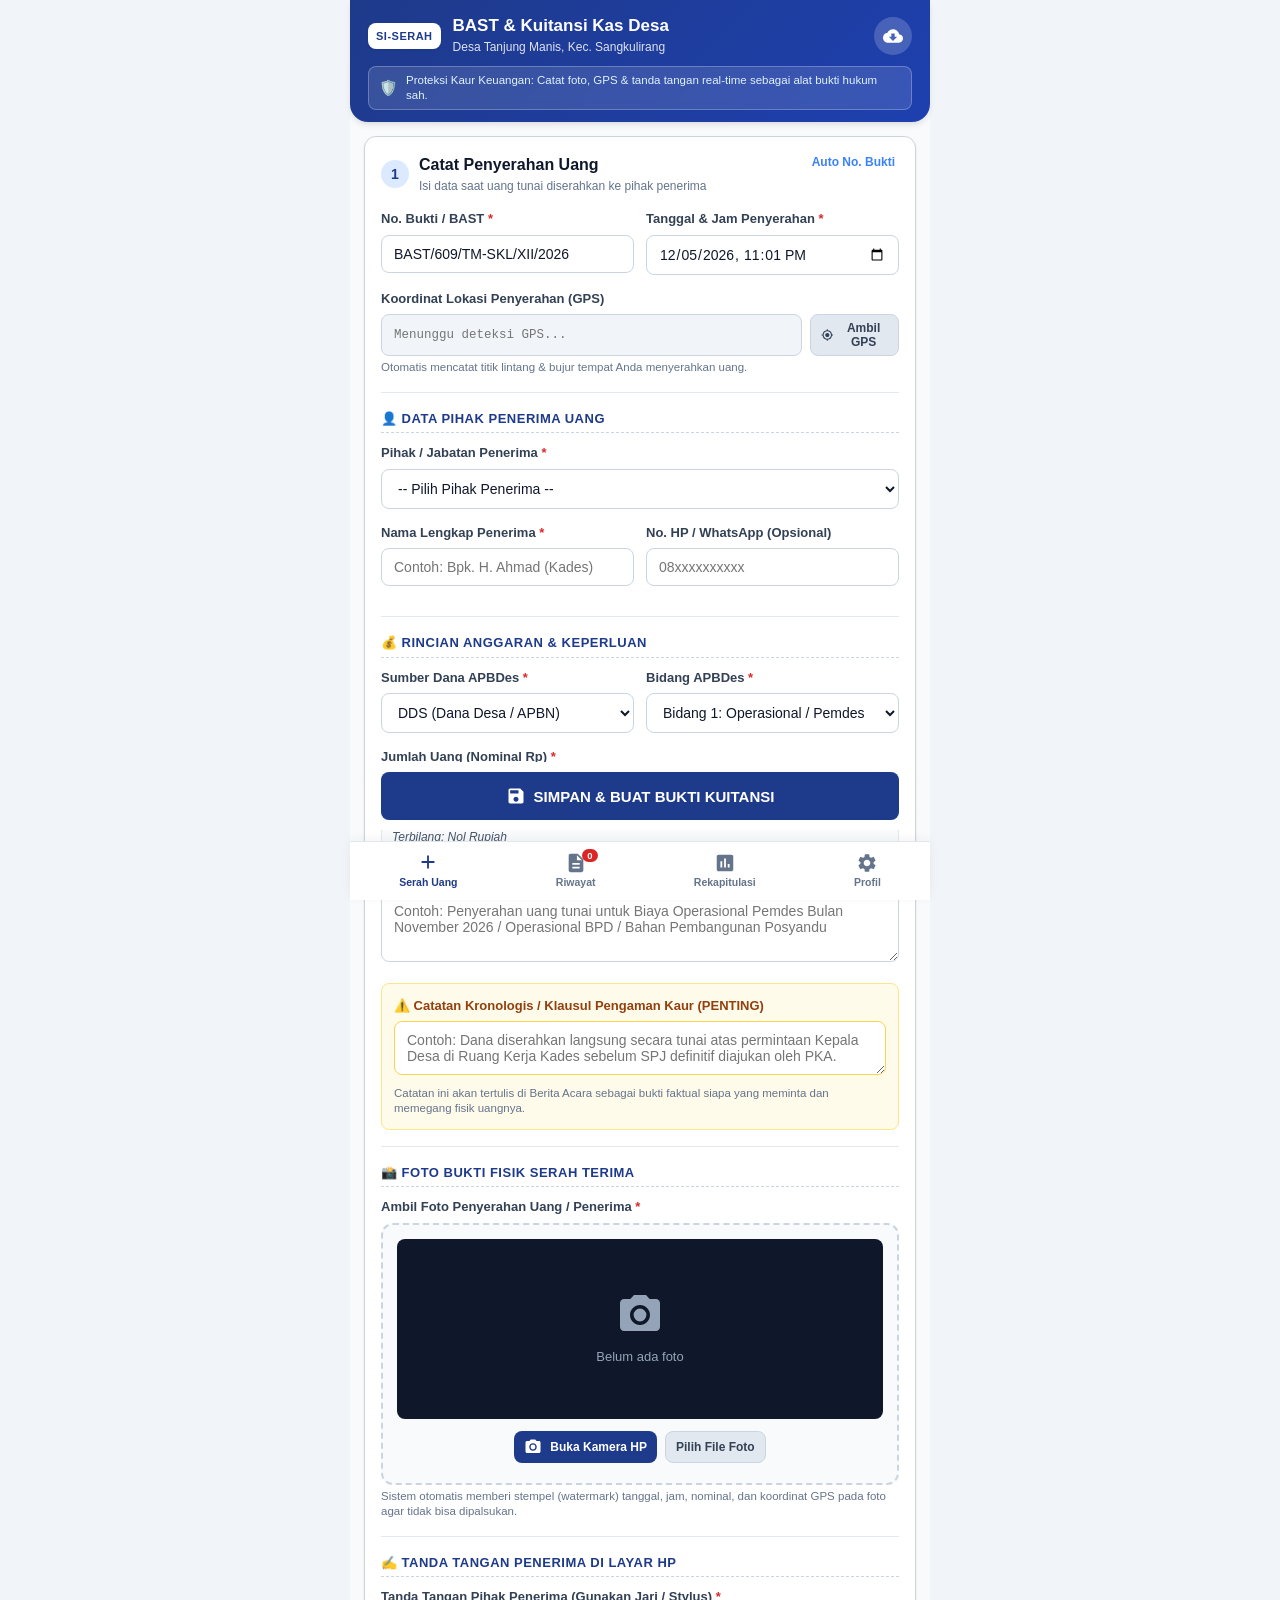
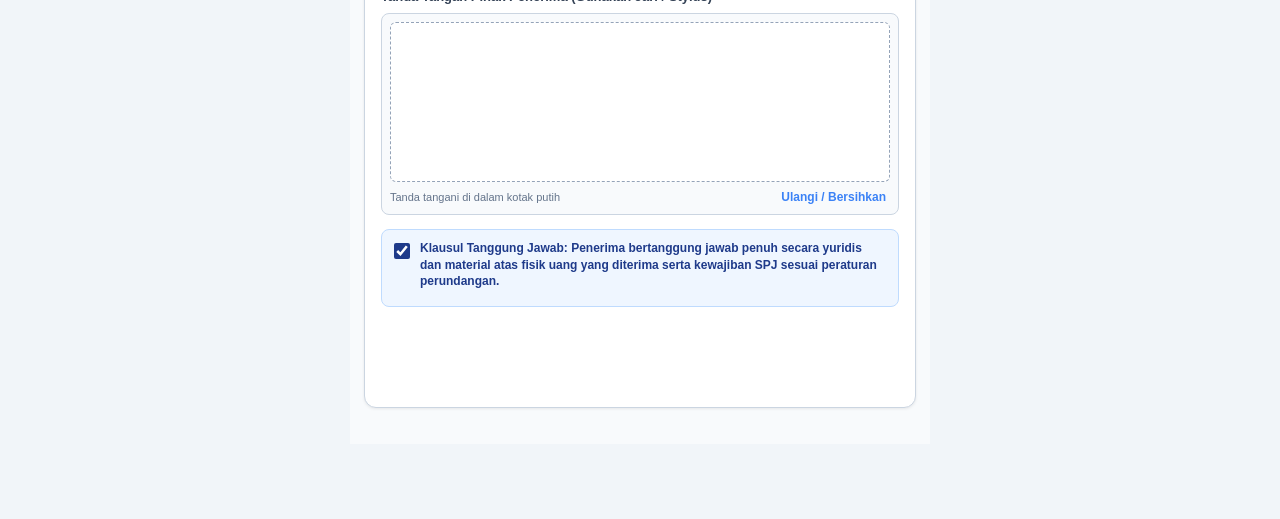
==== index.html @ ae3ff242 "Inisialisasi Aplikasi SI-SERAH DESA Tanjung Manis & GitHub Actions Build APK" ====
<!DOCTYPE html>
<html lang="id">
<head>
  <meta charset="UTF-8">
  <meta name="viewport" content="width=device-width, initial-scale=1.0, maximum-scale=1.0, user-scalable=no">
  <meta name="theme-color" content="#1e3a8a">
  <meta name="apple-mobile-web-app-capable" content="yes">
  <meta name="apple-mobile-web-app-status-bar-style" content="black-translucent">
  <title>SI-SERAH DESA | Kuitansi & BAST Digital Dana Desa</title>
  <link rel="manifest" href="manifest.json">
  <link rel="stylesheet" href="styles.css">
  <link rel="icon" type="image/svg+xml" href="data:image/svg+xml,<svg xmlns='http://www.w3.org/2000/svg' viewBox='0 0 24 24' fill='%231e3a8a'><path d='M12 2C6.48 2 2 6.48 2 12s4.48 10 10 10 10-4.48 10-10S17.52 2 12 2zm1 17.93c-3.95-.49-7-3.85-7-7.93 0-.62.08-1.21.21-1.79L9 15v1c0 1.1.9 2 2 2v1.93zm6.9-2.54c-.26-.81-1-1.39-1.9-1.39h-1v-3c0-.55-.45-1-1-1H8v-2h2c.55 0 1-.45 1-1V7h2c1.1 0 2-.9 2-2v-.41c2.93 1.19 5 4.06 5 7.41 0 2.08-.8 3.97-2.1 5.39z'/></svg>">
</head>
<body>
  <div id="app" class="app-container">
    <!-- Top Header -->
    <header class="app-header no-print">
      <div class="header-content">
        <div class="header-logo-area">
          <div class="header-badge">SI-SERAH</div>
          <div>
            <h1 class="header-title">BAST & Kuitansi Kas Desa</h1>
            <p class="header-subtitle" id="headerSubtitle">Desa Tanjung Manis, Kec. Sangkulirang</p>
          </div>
        </div>
        <div class="header-actions">
          <button id="btnQuickBackup" class="btn-icon" title="Ekspor Cadangan Data">
            <svg viewBox="0 0 24 24" width="20" height="20" fill="currentColor"><path d="M19.35 10.04C18.67 6.59 15.64 4 12 4 9.11 4 6.6 5.64 5.35 8.04 2.34 8.36 0 10.91 0 14c0 3.31 2.69 6 6 6h13c2.76 0 5-2.24 5-5 0-2.64-2.05-4.78-4.65-4.96zM17 13l-5 5-5-5h3V9h4v4h3z"/></svg>
          </button>
        </div>
      </div>
      <!-- Notice Alert for Protection -->
      <div class="protection-banner">
        <span class="protection-icon">🛡️</span>
        <span class="protection-text">Proteksi Kaur Keuangan: Catat foto, GPS & tanda tangan real-time sebagai alat bukti hukum sah.</span>
      </div>
    </header>

    <!-- Main View Container -->
    <main class="main-content">

      <!-- ================= TAB 1: FORM INPUT SERAH TERIMA ================= -->
      <section id="tab-form" class="tab-pane active no-print">
        <div class="card form-card">
          <div class="card-header">
            <div class="card-title-group">
              <span class="badge-number">1</span>
              <div>
                <h2 class="card-title">Catat Penyerahan Uang</h2>
                <p class="card-subtitle">Isi data saat uang tunai diserahkan ke pihak penerima</p>
              </div>
            </div>
            <button type="button" id="btnAutoNo" class="btn-text-sm">Auto No. Bukti</button>
          </div>

          <form id="disbursementForm" autocomplete="off">
            <!-- No. Bukti & Tanggal -->
            <div class="form-grid-2">
              <div class="form-group">
                <label for="noBukti">No. Bukti / BAST <span class="req">*</span></label>
                <input type="text" id="noBukti" name="noBukti" required placeholder="BAST/001/TM/2026">
              </div>
              <div class="form-group">
                <label for="tanggal">Tanggal & Jam Penyerahan <span class="req">*</span></label>
                <input type="datetime-local" id="tanggal" name="tanggal" required>
              </div>
            </div>

            <!-- GPS Lokasi Penyerahan -->
            <div class="form-group gps-group">
              <label>Koordinat Lokasi Penyerahan (GPS)</label>
              <div class="gps-control">
                <input type="text" id="lokasiKoordinat" name="lokasiKoordinat" readonly placeholder="Menunggu deteksi GPS...">
                <button type="button" id="btnGetLocation" class="btn-secondary btn-sm">
                  <svg viewBox="0 0 24 24" width="16" height="16" fill="currentColor"><path d="M12 8c-2.21 0-4 1.79-4 4s1.79 4 4 4 4-1.79 4-4-1.79-4-4-4zm8.94 3A8.994 8.994 0 0 0 13 3.06V1h-2v2.06A8.994 8.994 0 0 0 3.06 11H1v2h2.06A8.994 8.994 0 0 0 11 20.94V23h2v-2.06A8.994 8.994 0 0 0 20.94 13H23v-2h-2.06zM12 19c-3.87 0-7-3.13-7-7s3.13-7 7-7 7 3.13 7 7-3.13 7-7 7z"/></svg>
                  Ambil GPS
                </button>
              </div>
              <small class="help-text" id="gpsStatus">Otomatis mencatat titik lintang & bujur tempat Anda menyerahkan uang.</small>
            </div>

            <hr class="form-divider">

            <!-- Data Penerima -->
            <div class="section-title">
              <span>👤 Data Pihak Penerima Uang</span>
            </div>

            <div class="form-group">
              <label for="penerimaJabatan">Pihak / Jabatan Penerima <span class="req">*</span></label>
              <select id="penerimaJabatan" name="penerimaJabatan" required>
                <option value="">-- Pilih Pihak Penerima --</option>
                <option value="Kepala Desa">Kepala Desa (Kades)</option>
                <option value="Badan Permusyawaratan Desa (BPD)">Pengurus / Anggota BPD</option>
                <option value="Pelaksana Kegiatan Anggaran (PKA)">Pelaksana Kegiatan Anggaran (PKA / Kasi / Kaur)</option>
                <option value="Tim Pelaksana Kegiatan (TPK)">Tim Pelaksana Kegiatan (TPK Fisik)</option>
                <option value="Lembaga Pemberdayaan Masyarakat (LPM)">LPM / Karang Taruna / PKK</option>
                <option value="Pihak Ketiga / Rekanan / Penyedia">Pihak Ketiga / Rekanan / Toko</option>
                <option value="Penerima Manfaat Langsung">Penerima Manfaat Langsung (BLT-DD / Honor)</option>
                <option value="Lainnya">Lainnya (Tulis Manual)</option>
              </select>
            </div>

            <div class="form-grid-2">
              <div class="form-group">
                <label for="penerimaNama">Nama Lengkap Penerima <span class="req">*</span></label>
                <input type="text" id="penerimaNama" name="penerimaNama" required placeholder="Contoh: Bpk. H. Ahmad (Kades)">
              </div>
              <div class="form-group">
                <label for="penerimaKontak">No. HP / WhatsApp (Opsional)</label>
                <input type="tel" id="penerimaKontak" name="penerimaKontak" placeholder="08xxxxxxxxxx">
              </div>
            </div>

            <hr class="form-divider">

            <!-- Rincian Dana -->
            <div class="section-title">
              <span>💰 Rincian Anggaran & Keperluan</span>
            </div>

            <div class="form-grid-2">
              <div class="form-group">
                <label for="sumberDana">Sumber Dana APBDes <span class="req">*</span></label>
                <select id="sumberDana" name="sumberDana" required>
                  <option value="DDS (Dana Desa)">DDS (Dana Desa / APBN)</option>
                  <option value="ADD (Alokasi Dana Desa)">ADD (Alokasi Dana Desa / APBD)</option>
                  <option value="PBH (Bagi Hasil Pajak & Retribusi)">PBH (Bagi Hasil Pajak & Retribusi)</option>
                  <option value="PADes (Pendapatan Asli Desa)">PADes (Pendapatan Asli Desa)</option>
                  <option value="Bantuan Keuangan Provinsi/Kabupaten">Bantuan Keuangan Provinsi / Kab</option>
                  <option value="SiLPA (Sisa Lebih Perhitungan Anggaran)">SiLPA Tahun Sebelumnya</option>
                  <option value="Pendapatan Lain-lain Sah">Pendapatan Lain-lain Sah</option>
                </select>
              </div>

              <div class="form-group">
                <label for="bidangKegiatan">Bidang APBDes <span class="req">*</span></label>
                <select id="bidangKegiatan" name="bidangKegiatan" required>
                  <option value="Bidang 1: Penyelenggaraan Pemerintahan Desa">Bidang 1: Operasional / Pemdes</option>
                  <option value="Bidang 2: Pelaksanaan Pembangunan Desa">Bidang 2: Pembangunan / Fisik</option>
                  <option value="Bidang 3: Pembinaan Kemasyarakatan Desa">Bidang 3: Pembinaan Kemasyarakatan</option>
                  <option value="Bidang 4: Pemberdayaan Masyarakat Desa">Bidang 4: Pemberdayaan Masyarakat</option>
                  <option value="Bidang 5: Penanggulangan Bencana & Darurat">Bidang 5: Bencana / Darurat / BLT</option>
                </select>
              </div>
            </div>

            <div class="form-group">
              <label for="jumlahUang">Jumlah Uang (Nominal Rp) <span class="req">*</span></label>
              <div class="input-currency">
                <span class="currency-prefix">Rp</span>
                <input type="text" id="jumlahUang" name="jumlahUang" required placeholder="0" class="input-lg">
              </div>
              <div class="terbilang-box" id="terbilangBox">
                <em>Terbilang: Nol Rupiah</em>
              </div>
            </div>

            <div class="form-group">
              <label for="uraianKeperluan">Uraian / Untuk Keperluan Kegiatan <span class="req">*</span></label>
              <textarea id="uraianKeperluan" name="uraianKeperluan" rows="3" required placeholder="Contoh: Penyerahan uang tunai untuk Biaya Operasional Pemdes Bulan November 2026 / Operasional BPD / Bahan Pembangunan Posyandu"></textarea>
            </div>

            <!-- Catatan Khusus Pengaman Kaur Keuangan -->
            <div class="form-group highlight-box">
              <label for="catatanKaur">⚠️ Catatan Kronologis / Klausul Pengaman Kaur (PENTING)</label>
              <textarea id="catatanKaur" name="catatanKaur" rows="2" placeholder="Contoh: Dana diserahkan langsung secara tunai atas permintaan Kepala Desa di Ruang Kerja Kades sebelum SPJ definitif diajukan oleh PKA."></textarea>
              <small class="help-text">Catatan ini akan tertulis di Berita Acara sebagai bukti faktual siapa yang meminta dan memegang fisik uangnya.</small>
            </div>

            <hr class="form-divider">

            <!-- FOTO BUKTI SERAH TERIMA -->
            <div class="section-title">
              <span>📸 Foto Bukti Fisik Serah Terima</span>
            </div>

            <div class="form-group">
              <label>Ambil Foto Penyerahan Uang / Penerima <span class="req">*</span></label>
              <div class="photo-capture-area">
                <div class="photo-preview-wrap" id="photoPreviewWrap">
                  <div class="photo-placeholder" id="photoPlaceholder">
                    <svg viewBox="0 0 24 24" width="48" height="48" fill="currentColor"><path d="M12 12m-3.2 0a3.2 3.2 0 1 0 6.4 0 3.2 3.2 0 1 0 -6.4 0M9 2L7.17 4H4c-1.1 0-2 .9-2 2v12c0 1.1.9 2 2 2h16c1.1 0 2-.9 2-2V6c0-1.1-.9-2-2-2h-3.17L15 2H9zm3 15c-2.76 0-5-2.24-5-5s2.24-5 5-5 5 2.24 5 5-2.24 5-5 5z"/></svg>
                    <p>Belum ada foto</p>
                  </div>
                  <img id="photoPreview" alt="Bukti Serah Terima" class="photo-img hidden">
                </div>

                <div class="photo-btn-row">
                  <label for="cameraInput" class="btn-primary btn-sm btn-camera">
                    <svg viewBox="0 0 24 24" width="18" height="18" fill="currentColor"><path d="M12 12m-3.2 0a3.2 3.2 0 1 0 6.4 0 3.2 3.2 0 1 0 -6.4 0M9 2L7.17 4H4c-1.1 0-2 .9-2 2v12c0 1.1.9 2 2 2h16c1.1 0 2-.9 2-2V6c0-1.1-.9-2-2-2h-3.17L15 2H9zm3 15c-2.76 0-5-2.24-5-5s2.24-5 5-5 5 2.24 5 5-2.24 5-5 5z"/></svg>
                    Buka Kamera HP
                  </label>
                  <input type="file" id="cameraInput" accept="image/*" capture="environment" class="hidden">

                  <label for="galleryInput" class="btn-secondary btn-sm">
                    Pilih File Foto
                  </label>
                  <input type="file" id="galleryInput" accept="image/*" class="hidden">

                  <button type="button" id="btnHapusFoto" class="btn-danger-outline btn-sm hidden">Hapus Foto</button>
                </div>
              </div>
              <small class="help-text">Sistem otomatis memberi stempel (watermark) tanggal, jam, nominal, dan koordinat GPS pada foto agar tidak bisa dipalsukan.</small>
            </div>

            <hr class="form-divider">

            <!-- TANDA TANGAN DIGITAL -->
            <div class="section-title">
              <span>✍️ Tanda Tangan Penerima di Layar HP</span>
            </div>

            <div class="form-group">
              <label>Tanda Tangan Pihak Penerima (Gunakan Jari / Stylus) <span class="req">*</span></label>
              <div class="signature-container">
                <canvas id="signatureCanvas" class="sig-canvas" width="400" height="180"></canvas>
                <div class="sig-toolbar">
                  <span class="sig-hint">Tanda tangani di dalam kotak putih</span>
                  <button type="button" id="btnClearSig" class="btn-text-sm">Ulangi / Bersihkan</button>
                </div>
              </div>
            </div>

            <div class="disclaimer-agreement">
              <label class="checkbox-label">
                <input type="checkbox" id="checkLegalAgreement" required checked>
                <span><strong>Klausul Tanggung Jawab:</strong> Penerima bertanggung jawab penuh secara yuridis dan material atas fisik uang yang diterima serta kewajiban SPJ sesuai peraturan perundangan.</span>
              </label>
            </div>

            <!-- Action Buttons -->
            <div class="form-actions-sticky">
              <button type="submit" id="btnSimpan" class="btn-primary btn-block btn-lg">
                <svg viewBox="0 0 24 24" width="20" height="20" fill="currentColor"><path d="M17 3H5c-1.11 0-2 .9-2 2v14c0 1.1.89 2 2 2h14c1.1 0 2-.9 2-2V7l-4-4zm-5 16c-1.66 0-3-1.34-3-3s1.34-3 3-3 3 1.34 3 3-1.34 3-3 3zm3-10H5V5h10v4z"/></svg>
                SIMPAN & BUAT BUKTI KUITANSI
              </button>
            </div>
          </form>
        </div>
      </section>

      <!-- ================= TAB 2: RIWAYAT & BUKTI CATATAN ================= -->
      <section id="tab-records" class="tab-pane no-print">
        <div class="card records-card">
          <div class="card-header">
            <div>
              <h2 class="card-title">Buku Kas & Riwayat Serah Terima</h2>
              <p class="card-subtitle">Semua catatan transaksi & pegangan aman Kaur Keuangan</p>
            </div>
            <div class="header-tools">
              <button id="btnExportCsv" class="btn-secondary btn-sm" title="Download Excel / CSV">
                <svg viewBox="0 0 24 24" width="16" height="16" fill="currentColor"><path d="M19 9h-4V3H9v6H5l7 7 7-7zM5 18v2h14v-2H5z"/></svg>
                Ekspor Excel
              </button>
            </div>
          </div>

          <!-- Total Ringkasan Box -->
          <div class="summary-cards-row">
            <div class="summary-card">
              <div class="summary-label">Total Transaksi</div>
              <div class="summary-val" id="sumTotalCount">0 Data</div>
            </div>
            <div class="summary-card summary-highlight">
              <div class="summary-label">Total Dana Diserahkan</div>
              <div class="summary-val" id="sumTotalAmount">Rp 0</div>
            </div>
          </div>

          <!-- Filter & Search -->
          <div class="filter-bar">
            <input type="text" id="searchInput" placeholder="Cari nama penerima, no bukti, kegiatan..." class="search-input">
            <select id="filterPihak" class="filter-select">
              <option value="ALL">Semua Pihak Penerima</option>
              <option value="Kepala Desa">Kepala Desa (Kades)</option>
              <option value="Badan Permusyawaratan Desa (BPD)">BPD</option>
              <option value="Pelaksana Kegiatan Anggaran (PKA)">PKA / Kasi / Kaur</option>
              <option value="Tim Pelaksana Kegiatan (TPK)">TPK</option>
              <option value="Lainnya">Pihak Lain</option>
            </select>
          </div>

          <!-- Records List Container -->
          <div id="recordsList" class="records-list">
            <!-- List items injected via JS -->
          </div>
        </div>
      </section>

      <!-- ================= TAB 3: REKAPITULASI PIHAK & AUDIT ================= -->
      <section id="tab-audit" class="tab-pane no-print">
        <div class="card audit-card">
          <div class="card-header">
            <div>
              <h2 class="card-title">Rekapitulasi Penerima Dana</h2>
              <p class="card-subtitle">Pemetaan total uang yang diambil Kades, BPD, dan PKA</p>
            </div>
          </div>

          <div class="alert-info-box">
            <strong>Analisis Pengamanan Kaur:</strong> Pantau akumulasi dana yang diserahkan langsung ke Kepala Desa atau BPD agar Anda memiliki rekap total jika sewaktu-waktu ada pemeriksaan atau klarifikasi.
          </div>

          <div id="rekapByPihakContainer" class="rekap-container">
            <!-- Dynamically populated -->
          </div>

          <div class="section-title mt-4">
            <span>📊 Rekapitulasi Berdasarkan Sumber Dana</span>
          </div>
          <div id="rekapBySumberContainer" class="rekap-container">
            <!-- Dynamically populated -->
          </div>
        </div>
      </section>

      <!-- ================= TAB 4: PENGATURAN & PROFIL DESA ================= -->
      <section id="tab-settings" class="tab-pane no-print">
        <div class="card settings-card">
          <div class="card-header">
            <div>
              <h2 class="card-title">Profil Desa & Data Kaur</h2>
              <p class="card-subtitle">Data ini akan tercantum di Kop Kuitansi & Dokumen Berita Acara</p>
            </div>
          </div>

          <form id="settingsForm">
            <div class="form-group">
              <label for="setNamaDesa">Nama Desa</label>
              <input type="text" id="setNamaDesa" value="Tanjung Manis">
            </div>

            <div class="form-group">
              <label for="setKecamatan">Kecamatan</label>
              <input type="text" id="setKecamatan" value="Sangkulirang">
            </div>

            <div class="form-group">
              <label for="setKabupaten">Kabupaten / Kota</label>
              <input type="text" id="setKabupaten" value="Kutai Timur">
            </div>

            <div class="form-group">
              <label for="setProvinsi">Provinsi</label>
              <input type="text" id="setProvinsi" value="Kalimantan Timur">
            </div>

            <hr class="form-divider">

            <div class="form-group">
              <label for="setNamaKaur">Nama Kaur Keuangan (Pemberi Uang / Anda)</label>
              <input type="text" id="setNamaKaur" placeholder="Nama Anda" value="">
            </div>

            <div class="form-group">
              <label for="setKadesNamaDefault">Nama Kepala Desa Saat Ini</label>
              <input type="text" id="setKadesNamaDefault" placeholder="Nama Kepala Desa Tanjung Manis" value="">
            </div>

            <div class="form-group">
              <button type="submit" class="btn-primary btn-block">Simpan Profil Desa</button>
            </div>
          </form>

          <hr class="form-divider">

          <div class="backup-actions">
            <h3>Pusat Cadangan & Pemulihan (Backup)</h3>
            <p class="text-muted">Semua foto dan data tersimpan aman di HP Anda secara offline. Lakukan backup berkala ke Google Drive / WhatsApp Anda.</p>
            <div class="btn-group-stacked">
              <button type="button" id="btnDownloadBackupJson" class="btn-secondary btn-block">
                💾 Download File Backup Lengkap (.json)
              </button>
              <label for="restoreFileInput" class="btn-outline btn-block text-center cursor-pointer">
                📂 Pulihkan Data dari File Cadangan
              </label>
              <input type="file" id="restoreFileInput" accept=".json" class="hidden">
              <button type="button" id="btnResetAllData" class="btn-danger-outline btn-block btn-sm">
                ⚠️ Kosongkan Semua Data di HP
              </button>
            </div>
          </div>
        </div>
      </section>

      <!-- ================= MODAL / VIEW KUITANSI & BAST SIAP CETAK ================= -->
      <div id="kuitansiModal" class="modal-overlay hidden">
        <div class="modal-dialog">
          <div class="modal-header no-print">
            <h3 class="modal-title">Dokumen Berita Acara & Kuitansi</h3>
            <div class="modal-header-actions">
              <button type="button" id="btnShareWa" class="btn-success-sm" title="Kirim Teks ke WhatsApp">
                <svg viewBox="0 0 24 24" width="16" height="16" fill="currentColor"><path d="M16.75 13.96c.25.13.41.2.46.3.06.11.04.61-.21 1.18-.2.56-1.24 1.1-1.7 1.12-.46.02-.47.36-2.96-.73-2.49-1.09-3.99-3.75-4.11-3.92-.12-.17-.99-1.38-.99-2.63 0-1.25.62-1.87.85-2.12.23-.25.5-.31.67-.31.17 0 .33 0 .48.01.15.01.35-.06.55.43.2.49.69 1.76.75 1.89.06.13.1.28.02.45-.09.17-.13.27-.27.42-.14.15-.29.33-.42.45-.14.13-.29.27-.12.56.17.29.74 1.25 1.59 2.02 1.09.98 2.01 1.28 2.3 1.42.29.14.46.12.63-.08.17-.2.74-.87.94-1.17.2-.3.4-.25.67-.15zM12 2C6.48 2 2 6.48 2 12c0 1.82.49 3.53 1.34 5L2 22l5.14-1.32c1.43.78 3.06 1.23 4.86 1.23 5.52 0 10-4.48 10-10S17.52 2 12 2z"/></svg>
                Kirim WA
              </button>
              <button type="button" id="btnPrintKuitansi" class="btn-primary-sm">
                <svg viewBox="0 0 24 24" width="16" height="16" fill="currentColor"><path d="M19 8H5c-1.66 0-3 1.34-3 3v6h4v4h12v-4h4v-6c0-1.66-1.34-3-3-3zm-3 11H8v-5h8v5zm3-7c-.55 0-1-.45-1-1s.45-1 1-1 1 .45 1 1-.45 1-1 1zm-1-9H6v4h12V3z"/></svg>
                Cetak / PDF
              </button>
              <button type="button" id="btnCloseModal" class="btn-close">&times;</button>
            </div>
          </div>

          <!-- The Official Printed Document Paper -->
          <div class="modal-body">
            <div id="printableDocument" class="printable-paper">
              <!-- Official Kop Surat Desa -->
              <div class="doc-kop">
                <div class="doc-kop-text">
                  <h3 class="kop-kab">PEMERINTAH KABUPATEN KUTAI TIMUR</h3>
                  <h3 class="kop-kec">KECAMATAN SANGKULIRANG</h3>
                  <h2 class="kop-desa" id="docDesaTitle">PEMERINTAH DESA TANJUNG MANIS</h2>
                  <p class="kop-alamat" id="docDesaAlamat">Alamat: Kantor Desa Tanjung Manis, Kec. Sangkulirang, Kab. Kutai Timur - Kaltim</p>
                </div>
                <div class="doc-kop-line"></div>
              </div>

              <!-- Judul Dokumen -->
              <div class="doc-title-block">
                <h4 class="doc-title">BERITA ACARA & KUITANSI SERAH TERIMA KAS DESA</h4>
                <div class="doc-no" id="docNoBukti">Nomor: BAST/001/TM/2026</div>
              </div>

              <!-- Narasi Pembuka -->
              <p class="doc-narasi">
                Pada hari ini, <strong id="docHariTanggal">Jumat, 06 November 2026</strong>, bertempat di <span id="docTempat">Kantor Desa Tanjung Manis</span>, telah dilakukan penyerahan fisik uang kas APBDes oleh Kaur Keuangan Desa Tanjung Manis kepada Pihak Penerima dengan rincian sebagai berikut:
              </p>

              <!-- Tabel Rincian -->
              <table class="doc-table">
                <tr>
                  <td class="col-lbl">1. Pihak Yang Menerima</td>
                  <td class="col-sep">:</td>
                  <td><strong id="docPenerimaNama">-</strong></td>
                </tr>
                <tr>
                  <td class="col-lbl">2. Jabatan / Kedudukan</td>
                  <td class="col-sep">:</td>
                  <td><span id="docPenerimaJabatan">-</span></td>
                </tr>
                <tr>
                  <td class="col-lbl">3. Sumber Dana APBDes</td>
                  <td class="col-sep">:</td>
                  <td><strong id="docSumberDana">-</strong></td>
                </tr>
                <tr>
                  <td class="col-lbl">4. Bidang / Sub Bidang</td>
                  <td class="col-sep">:</td>
                  <td><span id="docBidangKegiatan">-</span></td>
                </tr>
                <tr>
                  <td class="col-lbl">5. Uraian Keperluan</td>
                  <td class="col-sep">:</td>
                  <td><span id="docUraian">-</span></td>
                </tr>
                <tr class="row-highlight">
                  <td class="col-lbl">6. JUMLAH NOMINAL</td>
                  <td class="col-sep">:</td>
                  <td><span class="doc-nominal-big" id="docNominal">Rp 0</span></td>
                </tr>
                <tr>
                  <td class="col-lbl">7. Terbilang</td>
                  <td class="col-sep">:</td>
                  <td><em id="docTerbilang" class="doc-terbilang-text">Nol Rupiah</em></td>
                </tr>
                <tr id="rowCatatanKaur">
                  <td class="col-lbl">8. Catatan Fakta Serah Terima</td>
                  <td class="col-sep">:</td>
                  <td><span id="docCatatanFakta" class="doc-fakta">-</span></td>
                </tr>
                <tr>
                  <td class="col-lbl">9. Titik Koordinat GPS</td>
                  <td class="col-sep">:</td>
                  <td><span id="docGpsCoord" class="coord-tag">-</span></td>
                </tr>
                <tr>
                  <td class="col-lbl">10. Segel Digital Forensik</td>
                  <td class="col-sep">:</td>
                  <td><span id="docDigitalHash" class="hash-tag">SHA-256: Verifying...</span></td>
                </tr>
              </table>

              <!-- Klausul Hukum Tanggung Jawab Mutlak -->
              <div class="doc-klausul">
                <strong>PERNYATAAN TANGGUNG JAWAB MUTLAK:</strong>
                <p>
                  Dengan ditandatanganinya Berita Acara ini, Pihak Penerima menyatakan telah menerima fisik uang tunai dalam jumlah penuh sebagaimana tercantum di atas, dan <u>bertanggung jawab mutlak</u> baik secara yuridis, administratif, maupun keuangan atas penggunaan dana tersebut serta wajib menyelesaikan kelengkapan bukti SPJ (Surat Pertanggungjawaban) sesuai ketentuan peraturan perundang-undangan tentang Keuangan Desa.
                </p>
              </div>

              <!-- Foto Eviden Fisik -->
              <div class="doc-eviden-block">
                <div class="eviden-header">DOKUMENTASI / EVIDEN FISIK PENYERAHAN REAL-TIME:</div>
                <div class="eviden-photo-container">
                  <img id="docFotoEviden" class="doc-foto-img" alt="Foto Bukti Penyerahan">
                </div>
              </div>

              <!-- Tanda Tangan Para Pihak -->
              <div class="doc-signatures">
                <div class="sig-box">
                  <p class="sig-role">Pihak Yang Menyerahkan,<br><strong>Kaur Keuangan Desa Tanjung Manis</strong></p>
                  <div class="sig-space">
                    <span class="sig-stamp-text">TELAH DISERAHKAN TUNAI</span>
                  </div>
                  <p class="sig-name" id="docSignKaurNama">( ........................................ )</p>
                </div>

                <div class="sig-box">
                  <p class="sig-role">Pihak Yang Menerima,<br><span id="docSignPenerimaJabatan">Penerima Uang</span></p>
                  <div class="sig-space-recipient">
                    <img id="docSignRecipientImg" class="sig-recipient-img hidden" alt="Tanda Tangan Penerima">
                    <div id="docSignPlaceholder" class="sig-placeholder-line"></div>
                  </div>
                  <p class="sig-name" id="docSignPenerimaNama">( ........................................ )</p>
                </div>
              </div>

              <!-- Footer Dokumen -->
              <div class="doc-footer">
                <span>Dokumen Sah Administrasi Keuangan Desa | Geotag & Digital Signature Verified</span>
                <span id="docGeneratedTime">Dicetak: -</span>
              </div>
            </div>
          </div>
        </div>
      </div>

    </main>

    <!-- Bottom Navigation Bar (Mobile Friendly) -->
    <nav class="bottom-nav no-print">
      <button class="nav-item active" data-tab="tab-form">
        <svg viewBox="0 0 24 24" width="22" height="22" fill="currentColor"><path d="M19 13h-6v6h-2v-6H5v-2h6V5h2v6h6v2z"/></svg>
        <span>Serah Uang</span>
      </button>

      <button class="nav-item" data-tab="tab-records">
        <svg viewBox="0 0 24 24" width="22" height="22" fill="currentColor"><path d="M14 2H6c-1.1 0-1.99.9-1.99 2L4 20c0 1.1.89 2 1.99 2H18c1.1 0 2-.9 2-2V8l-6-6zm2 16H8v-2h8v2zm0-4H8v-2h8v2zm-3-5V3.5L18.5 9H13z"/></svg>
        <span>Riwayat</span>
        <span class="badge-count" id="badgeCount">0</span>
      </button>

      <button class="nav-item" data-tab="tab-audit">
        <svg viewBox="0 0 24 24" width="22" height="22" fill="currentColor"><path d="M19 3H5c-1.1 0-2 .9-2 2v14c0 1.1.9 2 2 2h14c1.1 0 2-.9 2-2V5c0-1.1-.9-2-2-2zM9 17H7v-7h2v7zm4 0h-2V7h2v10zm4 0h-2v-4h2v4z"/></svg>
        <span>Rekapitulasi</span>
      </button>

      <button class="nav-item" data-tab="tab-settings">
        <svg viewBox="0 0 24 24" width="22" height="22" fill="currentColor"><path d="M19.14 12.94c.04-.3.06-.61.06-.94 0-.32-.02-.64-.07-.94l2.03-1.58c.18-.14.23-.41.12-.61l-1.92-3.32c-.12-.22-.37-.29-.59-.22l-2.39.96c-.5-.38-1.03-.7-1.62-.94l-.36-2.54c-.04-.24-.24-.41-.48-.41h-3.84c-.24 0-.43.17-.47.41l-.36 2.54c-.59.24-1.13.57-1.62.94l-2.39-.96c-.22-.08-.47 0-.59.22L2.74 8.87c-.12.21-.08.47.12.61l2.03 1.58c-.05.3-.09.63-.09.94s.02.64.07.94l-2.03 1.58c-.18.14-.23.41-.12.61l1.92 3.32c.12.22.37.29.59.22l2.39-.96c.5.38 1.03.7 1.62.94l.36 2.54c.05.24.24.41.48.41h3.84c.24 0 .44-.17.47-.41l.36-2.54c.59-.24 1.13-.56 1.62-.94l2.39.96c.22.08.47 0 .59-.22l1.92-3.32c.12-.22.07-.47-.12-.61l-2.01-1.58zM12 15.6c-1.98 0-3.6-1.62-3.6-3.6s1.62-3.6 3.6-3.6 3.6 1.62 3.6 3.6-1.62 3.6-3.6 3.6z"/></svg>
        <span>Profil</span>
      </button>
    </nav>

    <!-- Toast Notification -->
    <div id="toast" class="toast hidden"></div>
  </div>

  <script src="app.js"></script>
</body>
</html>
---- styles.css ----
/* ========================================================
   SI-SERAH DESA: CSS STYLESHEET
   Mobile-First, Offline-Ready, Professional Village Gov Design
   ======================================================== */

:root {
  --primary: #1e3a8a;          /* Navy Blue */
  --primary-dark: #172554;
  --primary-light: #3b82f6;
  --accent: #059669;           /* Emerald Green */
  --accent-light: #10b981;
  --warning: #d97706;          /* Amber */
  --danger: #dc2626;           /* Crimson */
  --bg-main: #f1f5f9;          /* Slate 100 */
  --card-bg: #ffffff;
  --text-main: #0f172a;        /* Slate 900 */
  --text-muted: #64748b;       /* Slate 500 */
  --border-color: #cbd5e1;     /* Slate 300 */
  --radius-sm: 8px;
  --radius-md: 12px;
  --radius-lg: 18px;
  --shadow-sm: 0 1px 3px rgba(0,0,0,0.08);
  --shadow-md: 0 4px 6px -1px rgba(0,0,0,0.1), 0 2px 4px -2px rgba(0,0,0,0.06);
  --shadow-lg: 0 10px 15px -3px rgba(0,0,0,0.1), 0 4px 6px -4px rgba(0,0,0,0.1);
  --font-family: -apple-system, BlinkMacSystemFont, "Segoe UI", Roboto, Helvetica, Arial, sans-serif;
}

* {
  box-sizing: border-box;
  margin: 0;
  padding: 0;
  -webkit-tap-highlight-color: transparent;
}

body {
  font-family: var(--font-family);
  background-color: var(--bg-main);
  color: var(--text-main);
  line-height: 1.5;
  font-size: 15px;
  overflow-x: hidden;
  padding-bottom: 75px; /* Space for bottom nav */
}

/* App Container */
.app-container {
  max-width: 580px; /* Mobile optimal width */
  margin: 0 auto;
  min-height: 100vh;
  position: relative;
  background-color: #f8fafc;
}

/* Header */
.app-header {
  background: linear-gradient(135deg, var(--primary) 0%, #1e40af 100%);
  color: #ffffff;
  padding: 16px 18px 12px;
  border-bottom-left-radius: var(--radius-lg);
  border-bottom-right-radius: var(--radius-lg);
  box-shadow: var(--shadow-md);
  position: sticky;
  top: 0;
  z-index: 40;
}

.header-content {
  display: flex;
  align-items: center;
  justify-content: space-between;
}

.header-logo-area {
  display: flex;
  align-items: center;
  gap: 12px;
}

.header-badge {
  background-color: #ffffff;
  color: var(--primary);
  font-weight: 800;
  font-size: 11px;
  letter-spacing: 0.5px;
  padding: 5px 8px;
  border-radius: 8px;
  box-shadow: var(--shadow-sm);
}

.header-title {
  font-size: 17px;
  font-weight: 700;
  line-height: 1.2;
}

.header-subtitle {
  font-size: 12px;
  opacity: 0.85;
  margin-top: 2px;
}

.btn-icon {
  background: rgba(255,255,255,0.18);
  border: none;
  color: #fff;
  width: 38px;
  height: 38px;
  border-radius: 50%;
  display: flex;
  align-items: center;
  justify-content: center;
  cursor: pointer;
  transition: background 0.2s;
}

.btn-icon:hover {
  background: rgba(255,255,255,0.28);
}

/* Protection Alert Banner */
.protection-banner {
  margin-top: 10px;
  background: rgba(255, 255, 255, 0.12);
  border: 1px solid rgba(255, 255, 255, 0.25);
  border-radius: var(--radius-sm);
  padding: 6px 10px;
  display: flex;
  align-items: center;
  gap: 8px;
  font-size: 11.5px;
  backdrop-filter: blur(4px);
}

.protection-icon {
  font-size: 15px;
  flex-shrink: 0;
}

.protection-text {
  line-height: 1.3;
  color: #e0f2fe;
}

/* Main Content */
.main-content {
  padding: 14px 14px 20px;
}

.tab-pane {
  display: none;
}

.tab-pane.active {
  display: block;
  animation: fadeIn 0.2s ease-in-out;
}

@keyframes fadeIn {
  from { opacity: 0; transform: translateY(4px); }
  to { opacity: 1; transform: translateY(0); }
}

/* Card Container */
.card {
  background: var(--card-bg);
  border-radius: var(--radius-md);
  box-shadow: var(--shadow-sm);
  border: 1px solid var(--border-color);
  padding: 16px;
  margin-bottom: 16px;
}

.card-header {
  display: flex;
  justify-content: space-between;
  align-items: flex-start;
  margin-bottom: 14px;
}

.card-title-group {
  display: flex;
  align-items: center;
  gap: 10px;
}

.badge-number {
  background-color: #dbeafe;
  color: var(--primary);
  width: 28px;
  height: 28px;
  border-radius: 50%;
  display: flex;
  align-items: center;
  justify-content: center;
  font-weight: 700;
  font-size: 14px;
  flex-shrink: 0;
}

.card-title {
  font-size: 16px;
  font-weight: 700;
  color: var(--text-main);
}

.card-subtitle {
  font-size: 12px;
  color: var(--text-muted);
}

.section-title {
  font-size: 13px;
  font-weight: 700;
  color: var(--primary);
  text-transform: uppercase;
  letter-spacing: 0.5px;
  margin: 14px 0 10px;
  padding-bottom: 4px;
  border-bottom: 1px dashed var(--border-color);
}

/* Forms */
.form-grid-2 {
  display: grid;
  grid-template-columns: 1fr 1fr;
  gap: 12px;
}

.form-group {
  margin-bottom: 14px;
}

label {
  display: block;
  font-size: 13px;
  font-weight: 600;
  margin-bottom: 6px;
  color: #334155;
}

.req {
  color: var(--danger);
  font-weight: bold;
}

input[type="text"],
input[type="tel"],
input[type="datetime-local"],
select,
textarea {
  width: 100%;
  padding: 10px 12px;
  font-size: 14px;
  border: 1.5px solid var(--border-color);
  border-radius: var(--radius-sm);
  background-color: #ffffff;
  color: var(--text-main);
  outline: none;
  transition: all 0.2s;
  font-family: inherit;
}

input:focus,
select:focus,
textarea:focus {
  border-color: var(--primary-light);
  box-shadow: 0 0 0 3px rgba(59, 130, 246, 0.15);
}

.input-currency {
  position: relative;
  display: flex;
  align-items: center;
}

.currency-prefix {
  position: absolute;
  left: 12px;
  font-weight: 700;
  color: var(--primary);
  font-size: 16px;
  pointer-events: none;
}

.input-lg {
  padding-left: 42px !important;
  font-size: 18px !important;
  font-weight: 700 !important;
  color: #0f172a !important;
}

.terbilang-box {
  background: #f8fafc;
  border: 1px solid #e2e8f0;
  border-radius: 6px;
  padding: 6px 10px;
  margin-top: 5px;
  font-size: 12px;
  color: #475569;
}

.help-text {
  font-size: 11.5px;
  color: var(--text-muted);
  display: block;
  margin-top: 4px;
  line-height: 1.35;
}

.form-divider {
  border: none;
  border-top: 1px solid #e2e8f0;
  margin: 16px 0;
}

/* GPS Control */
.gps-control {
  display: flex;
  gap: 8px;
}

.gps-control input {
  background-color: #f1f5f9;
  font-size: 12.5px;
  font-family: monospace;
}

/* Highlight Box */
.highlight-box {
  background-color: #fffbeb;
  border: 1.5px solid #fde68a;
  border-radius: var(--radius-sm);
  padding: 12px;
}

.highlight-box label {
  color: #92400e;
}

.highlight-box textarea {
  border-color: #fcd34d;
  background: #ffffff;
}

/* Photo Area */
.photo-capture-area {
  background: #f8fafc;
  border: 2px dashed #cbd5e1;
  border-radius: var(--radius-md);
  padding: 14px;
  text-align: center;
}

.photo-preview-wrap {
  width: 100%;
  min-height: 180px;
  max-height: 280px;
  border-radius: var(--radius-sm);
  overflow: hidden;
  background-color: #0f172a;
  display: flex;
  align-items: center;
  justify-content: center;
  position: relative;
  margin-bottom: 12px;
}

.photo-placeholder {
  color: #94a3b8;
  display: flex;
  flex-direction: column;
  align-items: center;
  gap: 8px;
  font-size: 13px;
}

.photo-img {
  width: 100%;
  height: 100%;
  object-fit: cover;
  max-height: 280px;
  display: block;
}

.photo-btn-row {
  display: flex;
  flex-wrap: wrap;
  gap: 8px;
  justify-content: center;
}

/* Signature Pad */
.signature-container {
  background-color: #f8fafc;
  border: 1.5px solid #cbd5e1;
  border-radius: var(--radius-sm);
  padding: 8px;
}

.sig-canvas {
  width: 100%;
  height: 160px;
  background: #ffffff;
  border: 1px dashed #94a3b8;
  border-radius: 6px;
  display: block;
  touch-action: none;
  cursor: crosshair;
}

.sig-toolbar {
  display: flex;
  justify-content: space-between;
  align-items: center;
  margin-top: 6px;
}

.sig-hint {
  font-size: 11px;
  color: var(--text-muted);
}

/* Disclaimer & Checkbox */
.disclaimer-agreement {
  background-color: #eff6ff;
  border: 1px solid #bfdbfe;
  border-radius: var(--radius-sm);
  padding: 10px 12px;
  margin-bottom: 16px;
}

.checkbox-label {
  display: flex;
  align-items: flex-start;
  gap: 10px;
  font-size: 12px;
  color: #1e3a8a;
  line-height: 1.4;
  cursor: pointer;
}

.checkbox-label input {
  margin-top: 3px;
  width: 16px;
  height: 16px;
  accent-color: var(--primary);
  flex-shrink: 0;
}

/* Sticky Submit Bar */
.form-actions-sticky {
  position: sticky;
  bottom: 70px;
  background: rgba(255, 255, 255, 0.95);
  backdrop-filter: blur(8px);
  padding: 10px 0;
  z-index: 20;
}

/* Buttons */
.btn-primary {
  background-color: var(--primary);
  color: #ffffff;
  border: none;
  border-radius: var(--radius-sm);
  padding: 10px 16px;
  font-size: 14px;
  font-weight: 600;
  cursor: pointer;
  display: inline-flex;
  align-items: center;
  justify-content: center;
  gap: 8px;
  transition: all 0.2s;
}

.btn-primary:active {
  transform: scale(0.98);
}

.btn-secondary {
  background-color: #e2e8f0;
  color: #334155;
  border: 1px solid #cbd5e1;
  border-radius: var(--radius-sm);
  padding: 8px 12px;
  font-size: 13px;
  font-weight: 600;
  cursor: pointer;
  display: inline-flex;
  align-items: center;
  gap: 6px;
}

.btn-sm {
  padding: 6px 10px;
  font-size: 12px;
}

.btn-lg {
  padding: 14px 20px;
  font-size: 15px;
  font-weight: 700;
}

.btn-block {
  width: 100%;
}

.btn-text-sm {
  background: none;
  border: none;
  color: var(--primary-light);
  font-size: 12px;
  font-weight: 600;
  cursor: pointer;
  padding: 2px 4px;
}

.btn-danger-outline {
  background: transparent;
  border: 1px solid var(--danger);
  color: var(--danger);
  border-radius: var(--radius-sm);
  padding: 6px 12px;
  font-size: 12px;
  cursor: pointer;
}

.btn-outline {
  display: inline-block;
  background: #ffffff;
  border: 1.5px solid var(--border-color);
  color: var(--text-main);
  border-radius: var(--radius-sm);
  padding: 10px 14px;
  font-size: 13px;
  font-weight: 600;
}

.btn-success-sm {
  background-color: #25D366;
  color: #ffffff;
  border: none;
  border-radius: var(--radius-sm);
  padding: 6px 10px;
  font-size: 12px;
  font-weight: 600;
  cursor: pointer;
  display: inline-flex;
  align-items: center;
  gap: 4px;
}

.btn-primary-sm {
  background-color: var(--primary);
  color: #ffffff;
  border: none;
  border-radius: var(--radius-sm);
  padding: 6px 10px;
  font-size: 12px;
  font-weight: 600;
  cursor: pointer;
  display: inline-flex;
  align-items: center;
  gap: 4px;
}

.btn-close {
  background: #f1f5f9;
  border: none;
  width: 32px;
  height: 32px;
  border-radius: 50%;
  font-size: 20px;
  line-height: 1;
  color: #475569;
  cursor: pointer;
}

/* Tab 2: Records & Summary Cards */
.summary-cards-row {
  display: grid;
  grid-template-columns: 1fr 1.6fr;
  gap: 10px;
  margin-bottom: 14px;
}

.summary-card {
  background: #f8fafc;
  border: 1px solid #e2e8f0;
  border-radius: var(--radius-sm);
  padding: 10px 12px;
}

.summary-highlight {
  background: #eff6ff;
  border-color: #bfdbfe;
}

.summary-label {
  font-size: 11px;
  color: var(--text-muted);
  text-transform: uppercase;
  font-weight: 600;
}

.summary-val {
  font-size: 17px;
  font-weight: 800;
  color: var(--primary);
  margin-top: 2px;
}

.filter-bar {
  display: flex;
  flex-direction: column;
  gap: 8px;
  margin-bottom: 14px;
}

.search-input {
  padding: 8px 12px;
  font-size: 13px;
}

.filter-select {
  padding: 8px 10px;
  font-size: 13px;
}

/* Record Item Card */
.records-list {
  display: flex;
  flex-direction: column;
  gap: 10px;
}

.record-item {
  background: #ffffff;
  border: 1px solid #e2e8f0;
  border-radius: var(--radius-sm);
  padding: 12px;
  box-shadow: 0 1px 2px rgba(0,0,0,0.04);
  transition: all 0.15s;
  cursor: pointer;
}

.record-item:hover {
  border-color: var(--primary-light);
  transform: translateY(-1px);
}

.record-top {
  display: flex;
  justify-content: space-between;
  align-items: flex-start;
  margin-bottom: 6px;
}

.record-bukti {
  font-size: 12px;
  font-weight: 700;
  color: var(--primary);
  font-family: monospace;
}

.record-date {
  font-size: 11px;
  color: var(--text-muted);
}

.record-recipient {
  font-size: 14px;
  font-weight: 700;
  color: #1e293b;
  margin-bottom: 2px;
}

.record-role-tag {
  display: inline-block;
  font-size: 10.5px;
  padding: 2px 7px;
  border-radius: 4px;
  font-weight: 600;
  margin-bottom: 6px;
}

.tag-kades { background: #fee2e2; color: #991b1b; }
.tag-bpd { background: #fef3c7; color: #92400e; }
.tag-pka { background: #e0e7ff; color: #3730a3; }
.tag-tpk { background: #dcfce7; color: #166534; }
.tag-other { background: #f1f5f9; color: #475569; }

.record-keperluan {
  font-size: 12px;
  color: #475569;
  line-height: 1.35;
  margin-bottom: 8px;
  display: -webkit-box;
  -webkit-line-clamp: 2;
  -webkit-box-orient: vertical;
  overflow: hidden;
}

.record-bottom {
  display: flex;
  justify-content: space-between;
  align-items: center;
  border-top: 1px dashed #e2e8f0;
  padding-top: 6px;
}

.record-nominal {
  font-size: 15px;
  font-weight: 800;
  color: var(--accent);
}

.record-actions {
  display: flex;
  gap: 6px;
}

.empty-state {
  text-align: center;
  padding: 40px 20px;
  color: var(--text-muted);
}

.empty-icon {
  font-size: 36px;
  margin-bottom: 10px;
}

/* Tab 3: Rekap Audit */
.alert-info-box {
  background: #f0fdf4;
  border: 1px solid #bbf7d0;
  color: #166534;
  padding: 10px 12px;
  border-radius: var(--radius-sm);
  font-size: 12px;
  line-height: 1.4;
  margin-bottom: 14px;
}

.rekap-item {
  display: flex;
  justify-content: space-between;
  align-items: center;
  background: #f8fafc;
  border: 1px solid #e2e8f0;
  border-radius: var(--radius-sm);
  padding: 10px 14px;
  margin-bottom: 8px;
}

.rekap-title {
  font-size: 13.5px;
  font-weight: 700;
  color: #1e293b;
}

.rekap-count {
  font-size: 11px;
  color: var(--text-muted);
}

.rekap-total {
  font-size: 15px;
  font-weight: 800;
  color: var(--primary);
  text-align: right;
}

/* Tab 4: Settings */
.btn-group-stacked {
  display: flex;
  flex-direction: column;
  gap: 10px;
  margin-top: 12px;
}

.cursor-pointer {
  cursor: pointer;
}

/* Bottom Navigation */
.bottom-nav {
  position: fixed;
  bottom: 0;
  left: 0;
  right: 0;
  max-width: 580px;
  margin: 0 auto;
  background: #ffffff;
  border-top: 1px solid #e2e8f0;
  display: flex;
  justify-content: space-around;
  padding: 6px 0 8px;
  box-shadow: 0 -2px 10px rgba(0,0,0,0.05);
  z-index: 50;
}

.nav-item {
  background: none;
  border: none;
  display: flex;
  flex-direction: column;
  align-items: center;
  gap: 2px;
  color: #64748b;
  font-size: 10.5px;
  font-weight: 600;
  padding: 4px 10px;
  cursor: pointer;
  position: relative;
  transition: all 0.15s;
}

.nav-item.active {
  color: var(--primary);
}

.nav-item.active svg {
  fill: var(--primary);
  transform: translateY(-1px);
}

.badge-count {
  position: absolute;
  top: 1px;
  right: 8px;
  background-color: var(--danger);
  color: #fff;
  font-size: 9.5px;
  font-weight: 800;
  padding: 1px 5px;
  border-radius: 10px;
}

/* Modal Kuitansi */
.modal-overlay {
  position: fixed;
  top: 0;
  left: 0;
  right: 0;
  bottom: 0;
  background: rgba(15, 23, 42, 0.7);
  backdrop-filter: blur(4px);
  z-index: 100;
  display: flex;
  align-items: center;
  justify-content: center;
  padding: 10px;
}

.modal-dialog {
  background: #f1f5f9;
  width: 100%;
  max-width: 650px;
  max-height: 94vh;
  border-radius: var(--radius-md);
  display: flex;
  flex-direction: column;
  overflow: hidden;
  box-shadow: var(--shadow-lg);
}

.modal-header {
  background: #ffffff;
  padding: 12px 16px;
  border-bottom: 1px solid #e2e8f0;
  display: flex;
  justify-content: space-between;
  align-items: center;
}

.modal-title {
  font-size: 15px;
  font-weight: 700;
  color: var(--primary);
}

.modal-header-actions {
  display: flex;
  gap: 8px;
  align-items: center;
}

.modal-body {
  padding: 14px;
  overflow-y: auto;
  -webkit-overflow-scrolling: touch;
}

/* ========================================================
   PRINTABLE PAPER STYLES (OFFICIAL VILLAGE BAST / KUITANSI)
   ======================================================== */
.printable-paper {
  background: #ffffff;
  padding: 24px;
  border-radius: 6px;
  box-shadow: 0 1px 4px rgba(0,0,0,0.1);
  color: #000000;
  font-family: 'Times New Roman', Times, serif; /* Formal government document font */
  font-size: 13px;
  line-height: 1.4;
}

.doc-kop {
  text-align: center;
  margin-bottom: 14px;
}

.kop-kab {
  font-size: 14px;
  font-weight: 700;
  letter-spacing: 0.5px;
  line-height: 1.2;
}

.kop-kec {
  font-size: 14px;
  font-weight: 700;
  line-height: 1.2;
}

.kop-desa {
  font-size: 17px;
  font-weight: 800;
  letter-spacing: 1px;
  margin-top: 2px;
  line-height: 1.2;
}

.kop-alamat {
  font-size: 10.5px;
  font-style: italic;
  font-family: Arial, sans-serif;
  color: #333;
  margin-top: 3px;
}

.doc-kop-line {
  border-top: 2.5px solid #000;
  border-bottom: 1px solid #000;
  height: 3px;
  margin-top: 6px;
}

.doc-title-block {
  text-align: center;
  margin: 12px 0 14px;
}

.doc-title {
  font-size: 14px;
  font-weight: 800;
  text-decoration: underline;
  letter-spacing: 0.5px;
}

.doc-no {
  font-size: 12px;
  font-family: Arial, sans-serif;
  margin-top: 2px;
}

.doc-narasi {
  font-size: 12.5px;
  text-align: justify;
  margin-bottom: 12px;
}

.doc-table {
  width: 100%;
  border-collapse: collapse;
  margin-bottom: 14px;
  font-size: 12.5px;
}

.doc-table td {
  padding: 4px 2px;
  vertical-align: top;
}

.col-lbl {
  width: 170px;
  color: #111;
}

.col-sep {
  width: 14px;
  text-align: center;
}

.row-highlight {
  background-color: #f1f5f9;
}

.row-highlight td {
  padding: 6px 4px;
  border-top: 1px dashed #000;
  border-bottom: 1px dashed #000;
}

.doc-nominal-big {
  font-size: 16px;
  font-weight: 800;
  font-family: Arial, sans-serif;
}

.doc-terbilang-text {
  font-weight: 600;
}

.doc-fakta {
  background: #fffbe8;
  padding: 2px 4px;
  border-left: 3px solid #d97706;
  display: block;
  font-family: Arial, sans-serif;
  font-size: 12px;
}

.coord-tag {
  font-family: monospace;
  font-size: 11px;
  color: #1e3a8a;
  background: #e0f2fe;
  padding: 2px 6px;
  border-radius: 4px;
}

.hash-tag {
  font-family: monospace;
  font-size: 10.5px;
  color: #065f46;
  background: #d1fae5;
  padding: 3px 8px;
  border-radius: 4px;
  border: 1px solid #6ee7b7;
  word-break: break-all;
  display: inline-block;
  font-weight: 700;
}

.doc-klausul {
  border: 1.5px solid #000;
  background-color: #fafafa;
  padding: 8px 10px;
  margin-bottom: 12px;
  font-size: 11.5px;
}

.doc-klausul strong {
  display: block;
  font-size: 11.5px;
  margin-bottom: 2px;
  text-decoration: underline;
}

.doc-eviden-block {
  margin-bottom: 14px;
}

.eviden-header {
  font-size: 11px;
  font-weight: 700;
  font-family: Arial, sans-serif;
  color: #333;
  margin-bottom: 4px;
}

.eviden-photo-container {
  width: 100%;
  max-height: 240px;
  background-color: #f8fafc;
  border: 1px solid #cbd5e1;
  border-radius: 4px;
  overflow: hidden;
  text-align: center;
}

.doc-foto-img {
  max-width: 100%;
  max-height: 240px;
  object-fit: contain;
  display: inline-block;
}

.doc-signatures {
  display: grid;
  grid-template-columns: 1fr 1fr;
  gap: 16px;
  margin-top: 16px;
  margin-bottom: 14px;
  page-break-inside: avoid;
}

.sig-box {
  text-align: center;
}

.sig-role {
  font-size: 12px;
  min-height: 38px;
}

.sig-space {
  height: 75px;
  display: flex;
  align-items: center;
  justify-content: center;
}

.sig-stamp-text {
  border: 1.5px dashed #059669;
  color: #059669;
  font-family: Arial, sans-serif;
  font-size: 10px;
  font-weight: 800;
  padding: 4px 8px;
  border-radius: 4px;
  transform: rotate(-4deg);
}

.sig-space-recipient {
  height: 75px;
  display: flex;
  align-items: center;
  justify-content: center;
}

.sig-recipient-img {
  max-height: 70px;
  max-width: 160px;
  object-fit: contain;
}

.sig-placeholder-line {
  width: 140px;
  border-bottom: 1px dotted #999;
}

.sig-name {
  font-weight: 700;
  font-size: 12.5px;
  text-decoration: underline;
}

.doc-footer {
  border-top: 1px dotted #ccc;
  padding-top: 6px;
  display: flex;
  justify-content: space-between;
  font-size: 9.5px;
  color: #666;
  font-family: Arial, sans-serif;
}

/* Toast */
.toast {
  position: fixed;
  bottom: 80px;
  left: 50%;
  transform: translateX(-50%);
  background-color: #1e293b;
  color: #ffffff;
  padding: 10px 18px;
  border-radius: 30px;
  font-size: 13px;
  font-weight: 600;
  box-shadow: var(--shadow-lg);
  z-index: 200;
  white-space: nowrap;
  animation: toastFade 0.25s ease-out;
}

@keyframes toastFade {
  from { opacity: 0; transform: translate(-50%, 10px); }
  to { opacity: 1; transform: translate(-50%, 0); }
}

.hidden {
  display: none !important;
}

/* ========================================================
   PRINT STYLES: PRINTING ON MOBILE / BROWSER
   ======================================================== */
@media print {
  body {
    background: #ffffff !important;
    padding: 0 !important;
    margin: 0 !important;
  }
  .no-print,
  .app-header,
  .bottom-nav,
  .modal-header,
  .protection-banner,
  .toast {
    display: none !important;
  }
  .modal-overlay {
    position: static !important;
    background: none !important;
    padding: 0 !important;
    display: block !important;
  }
  .modal-dialog {
    max-width: 100% !important;
    max-height: 100% !important;
    box-shadow: none !important;
    border-radius: 0 !important;
    background: #ffffff !important;
  }
  .modal-body {
    padding: 0 !important;
    overflow: visible !important;
  }
  .printable-paper {
    box-shadow: none !important;
    padding: 10mm 15mm !important;
    width: 100% !important;
    page-break-after: avoid !important;
  }
}
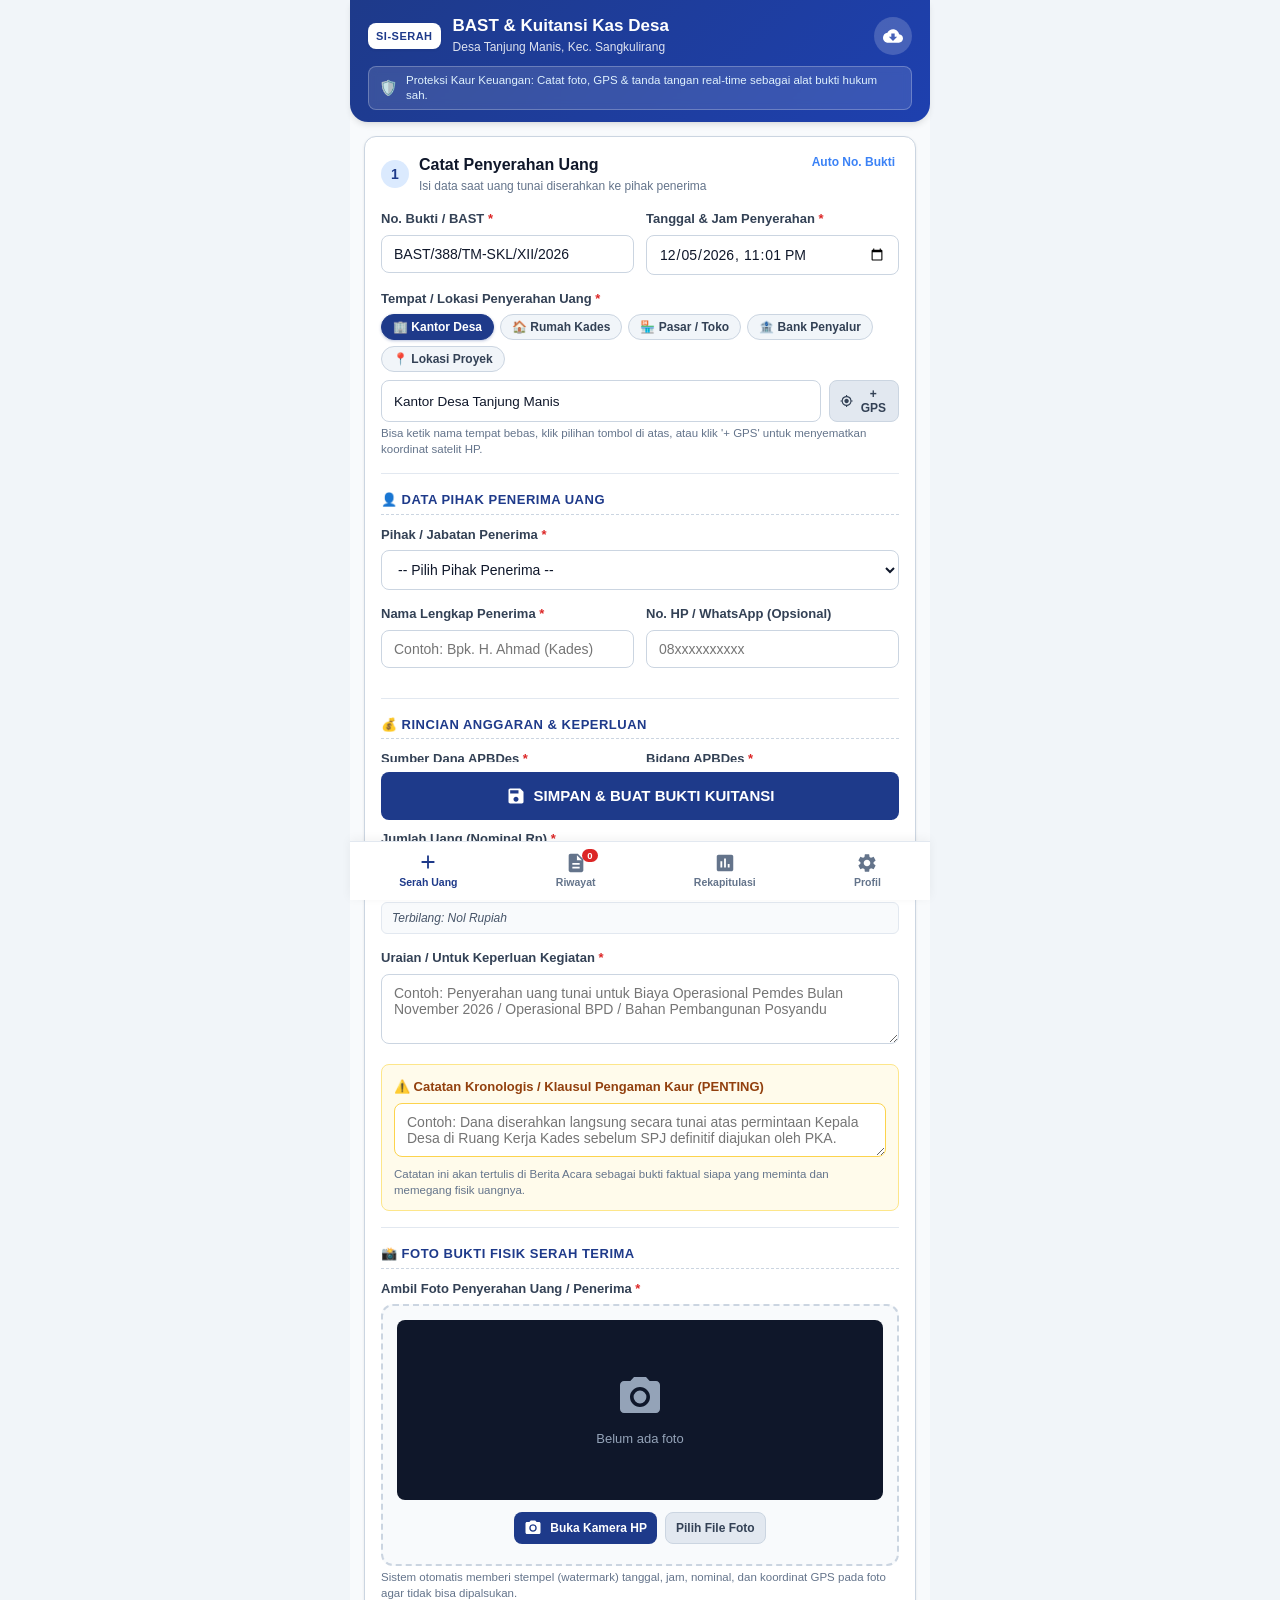
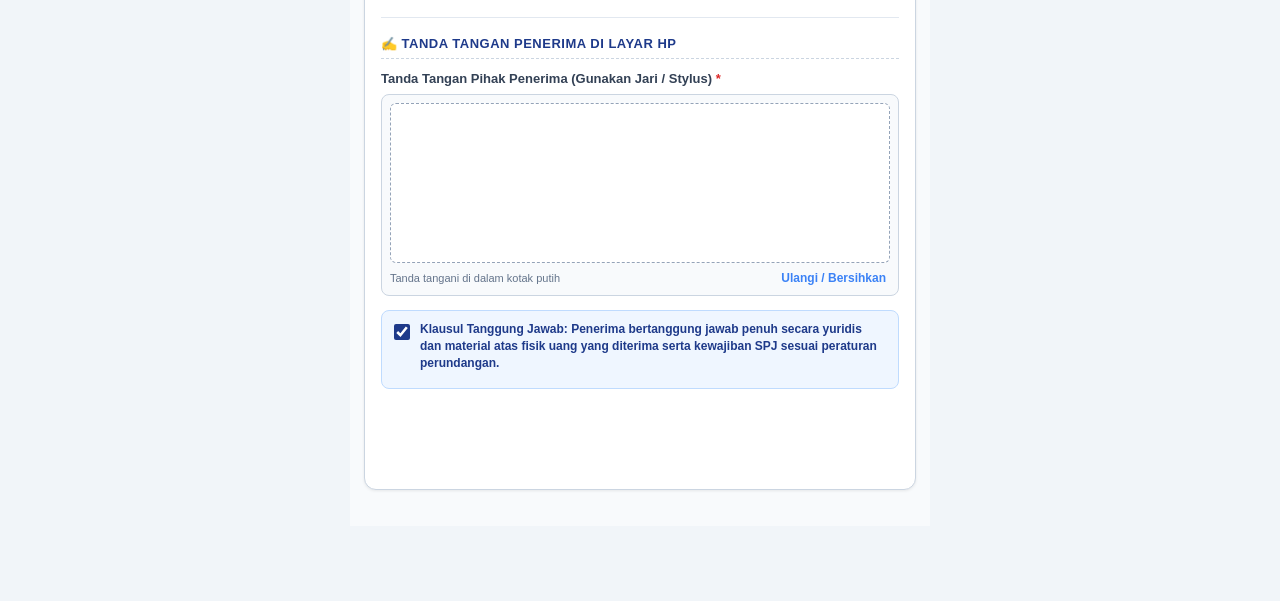
==== commit ea5e2308: "Revisi v1.0.1: Fitur lokasi manual & pilihan cepat, perbaikan PDF Android PrintManager, dan fitur un" ====
--- a/index.html
+++ b/index.html
@@ -66,17 +66,27 @@
               </div>
             </div>
 
-            <!-- GPS Lokasi Penyerahan -->
+            <!-- Lokasi Penyerahan Uang (Bisa Manual & GPS) -->
             <div class="form-group gps-group">
-              <label>Koordinat Lokasi Penyerahan (GPS)</label>
+              <label for="lokasiKoordinat">Tempat / Lokasi Penyerahan Uang <span class="req">*</span></label>
+              
+              <!-- Pilihan Cepat Lokasi -->
+              <div class="quick-location-chips" id="quickLocationChips">
+                <button type="button" class="btn-chip active-chip" data-loc="Kantor Desa Tanjung Manis">🏢 Kantor Desa</button>
+                <button type="button" class="btn-chip" data-loc="Rumah Kepala Desa">🏠 Rumah Kades</button>
+                <button type="button" class="btn-chip" data-loc="Pasar / Toko Sangkulirang">🏪 Pasar / Toko</button>
+                <button type="button" class="btn-chip" data-loc="Bank Penyalur (Sangkulirang)">🏦 Bank Penyalur</button>
+                <button type="button" class="btn-chip" data-loc="Lokasi Lapangan / Proyek">📍 Lokasi Proyek</button>
+              </div>
+
               <div class="gps-control">
-                <input type="text" id="lokasiKoordinat" name="lokasiKoordinat" readonly placeholder="Menunggu deteksi GPS...">
-                <button type="button" id="btnGetLocation" class="btn-secondary btn-sm">
+                <input type="text" id="lokasiKoordinat" name="lokasiKoordinat" required placeholder="Ketik lokasi bebas (misal: Di Kantor Desa / Rumah Kades / Pasar Sangkulirang)" value="Kantor Desa Tanjung Manis">
+                <button type="button" id="btnGetLocation" class="btn-secondary btn-sm" title="Kunci Koordinat Satelit GPS">
                   <svg viewBox="0 0 24 24" width="16" height="16" fill="currentColor"><path d="M12 8c-2.21 0-4 1.79-4 4s1.79 4 4 4 4-1.79 4-4-1.79-4-4-4zm8.94 3A8.994 8.994 0 0 0 13 3.06V1h-2v2.06A8.994 8.994 0 0 0 3.06 11H1v2h2.06A8.994 8.994 0 0 0 11 20.94V23h2v-2.06A8.994 8.994 0 0 0 20.94 13H23v-2h-2.06zM12 19c-3.87 0-7-3.13-7-7s3.13-7 7-7 7 3.13 7 7-3.13 7-7 7z"/></svg>
-                  Ambil GPS
+                  + GPS
                 </button>
               </div>
-              <small class="help-text" id="gpsStatus">Otomatis mencatat titik lintang & bujur tempat Anda menyerahkan uang.</small>
+              <small class="help-text" id="gpsStatus">Bisa ketik nama tempat bebas, klik pilihan tombol di atas, atau klik '+ GPS' untuk menyematkan koordinat satelit HP.</small>
             </div>
 
             <hr class="form-divider">
@@ -392,11 +402,15 @@
             <div class="modal-header-actions">
               <button type="button" id="btnShareWa" class="btn-success-sm" title="Kirim Teks ke WhatsApp">
                 <svg viewBox="0 0 24 24" width="16" height="16" fill="currentColor"><path d="M16.75 13.96c.25.13.41.2.46.3.06.11.04.61-.21 1.18-.2.56-1.24 1.1-1.7 1.12-.46.02-.47.36-2.96-.73-2.49-1.09-3.99-3.75-4.11-3.92-.12-.17-.99-1.38-.99-2.63 0-1.25.62-1.87.85-2.12.23-.25.5-.31.67-.31.17 0 .33 0 .48.01.15.01.35-.06.55.43.2.49.69 1.76.75 1.89.06.13.1.28.02.45-.09.17-.13.27-.27.42-.14.15-.29.33-.42.45-.14.13-.29.27-.12.56.17.29.74 1.25 1.59 2.02 1.09.98 2.01 1.28 2.3 1.42.29.14.46.12.63-.08.17-.2.74-.87.94-1.17.2-.3.4-.25.67-.15zM12 2C6.48 2 2 6.48 2 12c0 1.82.49 3.53 1.34 5L2 22l5.14-1.32c1.43.78 3.06 1.23 4.86 1.23 5.52 0 10-4.48 10-10S17.52 2 12 2z"/></svg>
-                Kirim WA
-              </button>
-              <button type="button" id="btnPrintKuitansi" class="btn-primary-sm">
+                WA
+              </button>
+              <button type="button" id="btnDownloadImage" class="btn-secondary-sm" title="Simpan Gambar Kuitansi ke Galeri / Download">
+                <svg viewBox="0 0 24 24" width="16" height="16" fill="currentColor"><path d="M19 12v7H5v-7H3v7c0 1.1.9 2 2 2h14c1.1 0 2-.9 2-2v-7h-2zm-6 .67l2.59-2.58L17 11.5l-5 5-5-5 1.41-1.41L11 12.67V3h2v9.67z"/></svg>
+                Galeri
+              </button>
+              <button type="button" id="btnPrintKuitansi" class="btn-primary-sm" title="Simpan sebagai PDF / Cetak">
                 <svg viewBox="0 0 24 24" width="16" height="16" fill="currentColor"><path d="M19 8H5c-1.66 0-3 1.34-3 3v6h4v4h12v-4h4v-6c0-1.66-1.34-3-3-3zm-3 11H8v-5h8v5zm3-7c-.55 0-1-.45-1-1s.45-1 1-1 1 .45 1 1-.45 1-1 1zm-1-9H6v4h12V3z"/></svg>
-                Cetak / PDF
+                Simpan PDF
               </button>
               <button type="button" id="btnCloseModal" class="btn-close">&times;</button>
             </div>
--- a/styles.css
+++ b/styles.css
@@ -313,6 +313,42 @@
   margin: 16px 0;
 }
 
+/* Quick Location Chips */
+.quick-location-chips {
+  display: flex;
+  flex-wrap: wrap;
+  gap: 6px;
+  margin-bottom: 8px;
+}
+
+.btn-chip {
+  background: #f1f5f9;
+  border: 1px solid #cbd5e1;
+  border-radius: 16px;
+  padding: 5px 11px;
+  font-size: 12px;
+  font-weight: 600;
+  color: #334155;
+  cursor: pointer;
+  transition: all 0.15s;
+  display: inline-flex;
+  align-items: center;
+}
+
+.btn-chip:hover, .btn-chip:active {
+  background: #dbeafe;
+  border-color: #3b82f6;
+  color: #1e3a8a;
+  transform: translateY(-1px);
+}
+
+.btn-chip.active-chip {
+  background: #1e3a8a;
+  border-color: #1e3a8a;
+  color: #ffffff;
+  box-shadow: 0 1px 3px rgba(30, 58, 138, 0.3);
+}
+
 /* GPS Control */
 .gps-control {
   display: flex;
@@ -320,9 +356,8 @@
 }
 
 .gps-control input {
-  background-color: #f1f5f9;
-  font-size: 12.5px;
-  font-family: monospace;
+  background-color: #ffffff;
+  font-size: 13.5px;
 }
 
 /* Highlight Box */
@@ -564,6 +599,26 @@
   display: inline-flex;
   align-items: center;
   gap: 4px;
+}
+
+.btn-secondary-sm {
+  background-color: #f1f5f9;
+  color: #334155;
+  border: 1px solid #cbd5e1;
+  border-radius: var(--radius-sm);
+  padding: 6px 10px;
+  font-size: 12px;
+  font-weight: 600;
+  cursor: pointer;
+  display: inline-flex;
+  align-items: center;
+  gap: 4px;
+  transition: all 0.15s;
+}
+
+.btn-secondary-sm:hover, .btn-secondary-sm:active {
+  background-color: #e2e8f0;
+  color: #0f172a;
 }
 
 .btn-close {
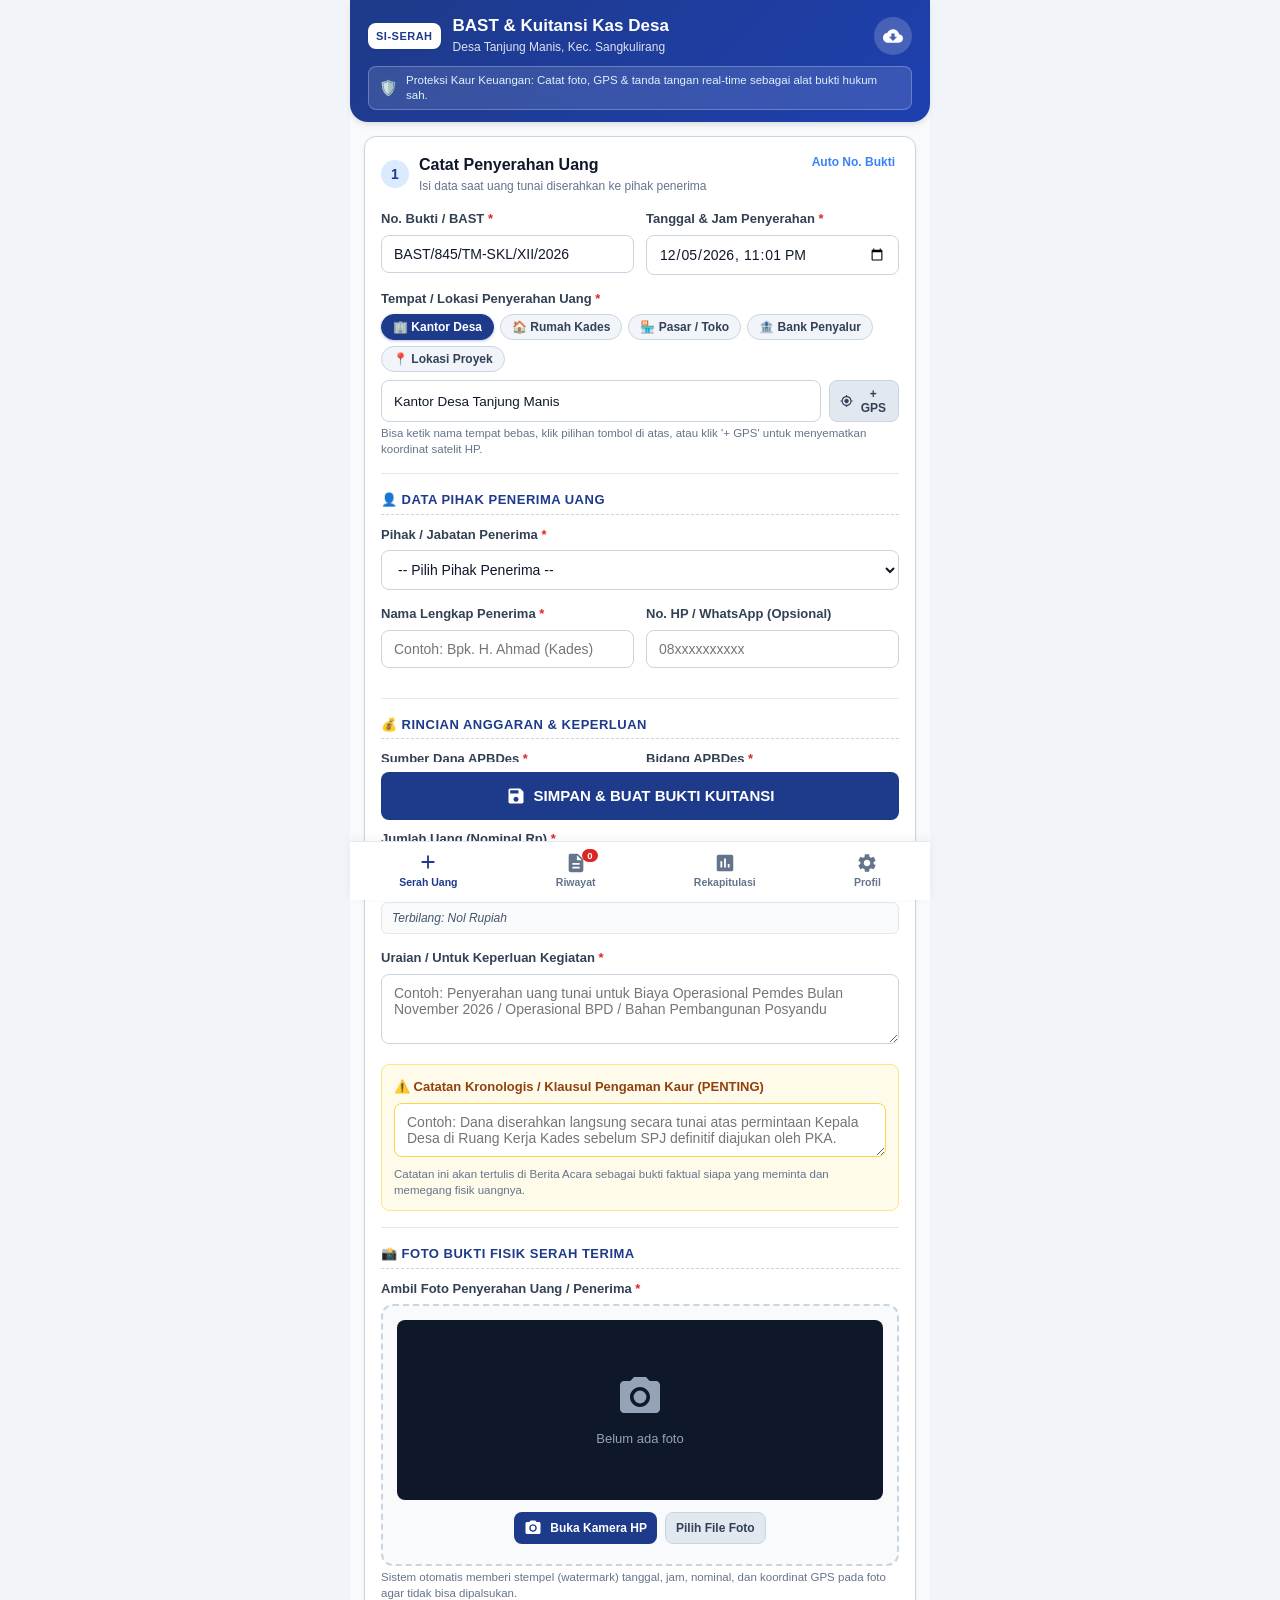
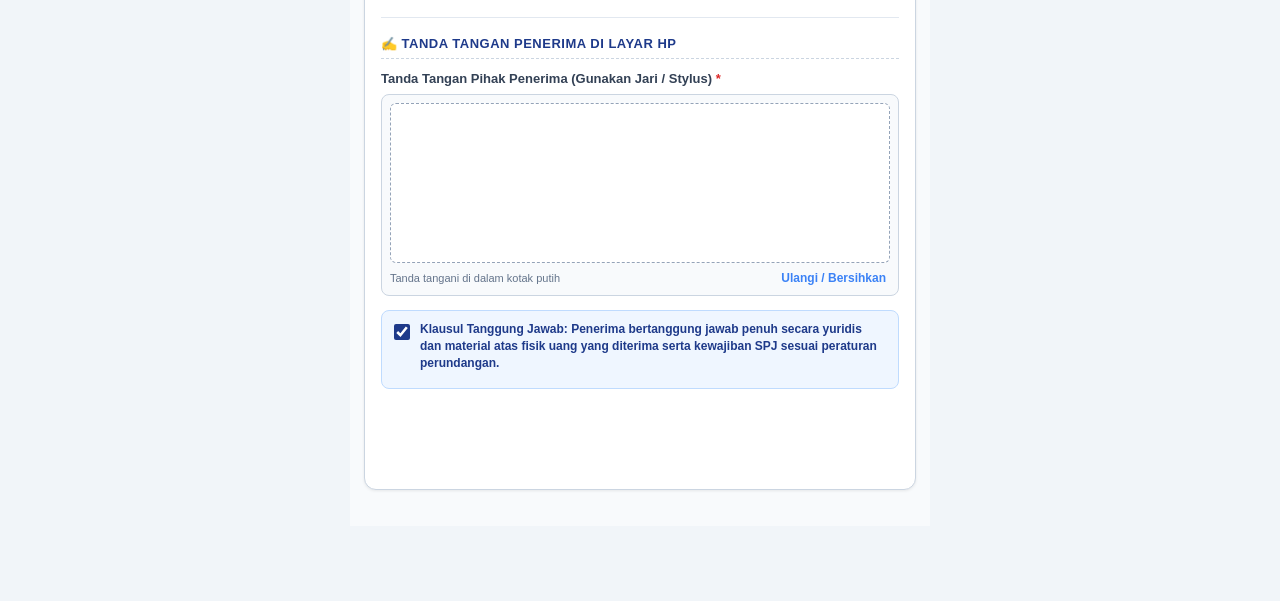
==== commit 02abe0c5: "Revisi v1.0.2: Format 1 halaman A4 rapi, logo Kutai Timur, alamat baru, dan output Rekapitulasi Exce" ====
--- a/index.html
+++ b/index.html
@@ -306,6 +306,12 @@
               <h2 class="card-title">Rekapitulasi Penerima Dana</h2>
               <p class="card-subtitle">Pemetaan total uang yang diambil Kades, BPD, dan PKA</p>
             </div>
+            <div class="header-tools">
+              <button type="button" id="btnExportExcelAudit" class="btn-success-sm" title="Download Buku Catatan & Rekapitulasi Excel Bergaris Lengkap">
+                <svg viewBox="0 0 24 24" width="16" height="16" fill="currentColor"><path d="M19 9h-4V3H9v6H5l7 7 7-7zM5 18v2h14v-2H5z"/></svg>
+                Unduh Rekap Excel
+              </button>
+            </div>
           </div>
 
           <div class="alert-info-box">
@@ -354,6 +360,11 @@
             <div class="form-group">
               <label for="setProvinsi">Provinsi</label>
               <input type="text" id="setProvinsi" value="Kalimantan Timur">
+            </div>
+
+            <div class="form-group">
+              <label for="setAlamatDesa">Alamat Lengkap Kantor Desa</label>
+              <input type="text" id="setAlamatDesa" value="Jl. Poros RT. 003 Dusun I Desa Tanjung Manis Kecamatan Sangkulirang Kode Pos 75684">
             </div>
 
             <hr class="form-divider">
@@ -421,11 +432,14 @@
             <div id="printableDocument" class="printable-paper">
               <!-- Official Kop Surat Desa -->
               <div class="doc-kop">
-                <div class="doc-kop-text">
-                  <h3 class="kop-kab">PEMERINTAH KABUPATEN KUTAI TIMUR</h3>
-                  <h3 class="kop-kec">KECAMATAN SANGKULIRANG</h3>
-                  <h2 class="kop-desa" id="docDesaTitle">PEMERINTAH DESA TANJUNG MANIS</h2>
-                  <p class="kop-alamat" id="docDesaAlamat">Alamat: Kantor Desa Tanjung Manis, Kec. Sangkulirang, Kab. Kutai Timur - Kaltim</p>
+                <div class="kop-header-flex">
+                  <img src="logo-kutim.png" class="kop-logo-img" alt="Logo Kutai Timur">
+                  <div class="doc-kop-text">
+                    <h3 class="kop-kab">PEMERINTAH KABUPATEN KUTAI TIMUR</h3>
+                    <h3 class="kop-kec">KECAMATAN SANGKULIRANG</h3>
+                    <h2 class="kop-desa" id="docDesaTitle">PEMERINTAH DESA TANJUNG MANIS</h2>
+                    <p class="kop-alamat" id="docDesaAlamat">Jl. Poros RT. 003 Dusun I Desa Tanjung Manis Kecamatan Sangkulirang Kode Pos 75684</p>
+                  </div>
                 </div>
                 <div class="doc-kop-line"></div>
               </div>
@@ -495,19 +509,24 @@
                 </tr>
               </table>
 
-              <!-- Klausul Hukum Tanggung Jawab Mutlak -->
-              <div class="doc-klausul">
-                <strong>PERNYATAAN TANGGUNG JAWAB MUTLAK:</strong>
-                <p>
-                  Dengan ditandatanganinya Berita Acara ini, Pihak Penerima menyatakan telah menerima fisik uang tunai dalam jumlah penuh sebagaimana tercantum di atas, dan <u>bertanggung jawab mutlak</u> baik secara yuridis, administratif, maupun keuangan atas penggunaan dana tersebut serta wajib menyelesaikan kelengkapan bukti SPJ (Surat Pertanggungjawaban) sesuai ketentuan peraturan perundang-undangan tentang Keuangan Desa.
-                </p>
-              </div>
-
-              <!-- Foto Eviden Fisik -->
-              <div class="doc-eviden-block">
-                <div class="eviden-header">DOKUMENTASI / EVIDEN FISIK PENYERAHAN REAL-TIME:</div>
-                <div class="eviden-photo-container">
-                  <img id="docFotoEviden" class="doc-foto-img" alt="Foto Bukti Penyerahan">
+              <!-- Grid Berdampingan: Foto Eviden & Klausul Mutlak (Agar Muat 1 Lembar A4 Rapi) -->
+              <div class="doc-bottom-grid">
+                <!-- Kolom Kiri: Foto Eviden Fisik -->
+                <div class="doc-eviden-block">
+                  <div class="eviden-header">DOKUMENTASI PENYERAHAN REAL-TIME:</div>
+                  <div class="eviden-photo-container">
+                    <img id="docFotoEviden" class="doc-foto-img" alt="Foto Bukti Penyerahan">
+                  </div>
+                </div>
+
+                <!-- Kolom Kanan: Pernyataan Tanggung Jawab Mutlak -->
+                <div class="doc-klausul-block">
+                  <div class="doc-klausul">
+                    <strong>PERNYATAAN TANGGUNG JAWAB MUTLAK:</strong>
+                    <p>
+                      Dengan ditandatanganinya Berita Acara ini, Pihak Penerima menyatakan telah menerima fisik uang tunai dalam jumlah penuh sebagaimana tercantum di atas, dan <u>bertanggung jawab mutlak</u> baik secara yuridis, administratif, maupun keuangan atas penggunaan dana tersebut serta wajib menyelesaikan kelengkapan bukti SPJ sesuai peraturan perundang-undangan.
+                    </p>
+                  </div>
                 </div>
               </div>
 
--- a/styles.css
+++ b/styles.css
@@ -955,99 +955,129 @@
    ======================================================== */
 .printable-paper {
   background: #ffffff;
-  padding: 24px;
+  padding: 16px 20px;
   border-radius: 6px;
   box-shadow: 0 1px 4px rgba(0,0,0,0.1);
   color: #000000;
-  font-family: 'Times New Roman', Times, serif; /* Formal government document font */
+  font-family: 'Times New Roman', Times, serif;
+  font-size: 11.5px;
+  line-height: 1.3;
+}
+
+/* Kop Surat Resmi dengan Logo */
+.doc-kop {
+  margin-bottom: 6px;
+}
+
+.kop-header-flex {
+  display: flex;
+  align-items: center;
+  justify-content: center;
+  position: relative;
+  min-height: 75px;
+}
+
+.kop-logo-img {
+  position: absolute;
+  left: 2px;
+  top: 50%;
+  transform: translateY(-50%);
+  width: 58px;
+  height: auto;
+  max-height: 72px;
+  object-fit: contain;
+}
+
+.doc-kop-text {
+  text-align: center;
+  width: 100%;
+  padding: 0 62px;
+}
+
+.kop-kab {
   font-size: 13px;
-  line-height: 1.4;
-}
-
-.doc-kop {
-  text-align: center;
-  margin-bottom: 14px;
-}
-
-.kop-kab {
-  font-size: 14px;
   font-weight: 700;
   letter-spacing: 0.5px;
-  line-height: 1.2;
+  line-height: 1.15;
+  margin: 0;
 }
 
 .kop-kec {
-  font-size: 14px;
-  font-weight: 700;
-  line-height: 1.2;
+  font-size: 13px;
+  font-weight: 700;
+  line-height: 1.15;
+  margin: 1px 0;
 }
 
 .kop-desa {
-  font-size: 17px;
+  font-size: 16px;
   font-weight: 800;
-  letter-spacing: 1px;
-  margin-top: 2px;
-  line-height: 1.2;
+  letter-spacing: 0.5px;
+  margin: 1px 0;
+  line-height: 1.15;
 }
 
 .kop-alamat {
-  font-size: 10.5px;
+  font-size: 9.5px;
   font-style: italic;
   font-family: Arial, sans-serif;
-  color: #333;
-  margin-top: 3px;
+  color: #222;
+  margin: 2px 0 0;
+  line-height: 1.25;
 }
 
 .doc-kop-line {
   border-top: 2.5px solid #000;
   border-bottom: 1px solid #000;
-  height: 3px;
-  margin-top: 6px;
+  height: 2px;
+  margin-top: 5px;
 }
 
 .doc-title-block {
   text-align: center;
-  margin: 12px 0 14px;
+  margin: 6px 0 6px;
 }
 
 .doc-title {
-  font-size: 14px;
+  font-size: 12.5px;
   font-weight: 800;
   text-decoration: underline;
   letter-spacing: 0.5px;
+  margin: 0;
 }
 
 .doc-no {
-  font-size: 12px;
+  font-size: 10.5px;
   font-family: Arial, sans-serif;
-  margin-top: 2px;
+  margin-top: 1px;
 }
 
 .doc-narasi {
-  font-size: 12.5px;
+  font-size: 11px;
   text-align: justify;
-  margin-bottom: 12px;
+  margin-bottom: 5px;
+  line-height: 1.3;
 }
 
 .doc-table {
   width: 100%;
   border-collapse: collapse;
-  margin-bottom: 14px;
-  font-size: 12.5px;
+  margin-bottom: 6px;
+  font-size: 11px;
 }
 
 .doc-table td {
-  padding: 4px 2px;
+  padding: 2.5px 2px;
   vertical-align: top;
 }
 
 .col-lbl {
-  width: 170px;
+  width: 160px;
   color: #111;
 }
 
 .col-sep {
-  width: 14px;
+  width: 10px;
   text-align: center;
 }
 
@@ -1056,13 +1086,13 @@
 }
 
 .row-highlight td {
-  padding: 6px 4px;
+  padding: 3.5px 3px;
   border-top: 1px dashed #000;
   border-bottom: 1px dashed #000;
 }
 
 .doc-nominal-big {
-  font-size: 16px;
+  font-size: 13.5px;
   font-weight: 800;
   font-family: Arial, sans-serif;
 }
@@ -1073,85 +1103,107 @@
 
 .doc-fakta {
   background: #fffbe8;
-  padding: 2px 4px;
-  border-left: 3px solid #d97706;
+  padding: 1px 4px;
+  border-left: 2.5px solid #d97706;
   display: block;
   font-family: Arial, sans-serif;
-  font-size: 12px;
+  font-size: 10.5px;
 }
 
 .coord-tag {
   font-family: monospace;
-  font-size: 11px;
+  font-size: 10px;
   color: #1e3a8a;
   background: #e0f2fe;
-  padding: 2px 6px;
-  border-radius: 4px;
+  padding: 1px 5px;
+  border-radius: 3px;
 }
 
 .hash-tag {
   font-family: monospace;
-  font-size: 10.5px;
+  font-size: 9.5px;
   color: #065f46;
   background: #d1fae5;
-  padding: 3px 8px;
-  border-radius: 4px;
+  padding: 1px 6px;
+  border-radius: 3px;
   border: 1px solid #6ee7b7;
   word-break: break-all;
   display: inline-block;
   font-weight: 700;
 }
 
-.doc-klausul {
-  border: 1.5px solid #000;
-  background-color: #fafafa;
-  padding: 8px 10px;
-  margin-bottom: 12px;
-  font-size: 11.5px;
-}
-
-.doc-klausul strong {
-  display: block;
-  font-size: 11.5px;
-  margin-bottom: 2px;
-  text-decoration: underline;
+/* Grid Berdampingan: Foto & Klausul Mutlak */
+.doc-bottom-grid {
+  display: grid;
+  grid-template-columns: 1fr 1.3fr;
+  gap: 10px;
+  margin-top: 4px;
+  margin-bottom: 6px;
+  align-items: stretch;
 }
 
 .doc-eviden-block {
-  margin-bottom: 14px;
+  margin-bottom: 0;
+  display: flex;
+  flex-direction: column;
 }
 
 .eviden-header {
-  font-size: 11px;
+  font-size: 9.5px;
   font-weight: 700;
   font-family: Arial, sans-serif;
   color: #333;
-  margin-bottom: 4px;
+  margin-bottom: 2px;
 }
 
 .eviden-photo-container {
   width: 100%;
-  max-height: 240px;
+  height: 110px;
   background-color: #f8fafc;
   border: 1px solid #cbd5e1;
   border-radius: 4px;
   overflow: hidden;
-  text-align: center;
+  display: flex;
+  align-items: center;
+  justify-content: center;
 }
 
 .doc-foto-img {
-  max-width: 100%;
-  max-height: 240px;
-  object-fit: contain;
-  display: inline-block;
+  width: 100%;
+  height: 100%;
+  max-height: 110px;
+  object-fit: cover;
+  display: block;
+}
+
+.doc-klausul-block {
+  display: flex;
+  flex-direction: column;
+}
+
+.doc-klausul {
+  border: 1px solid #000;
+  background-color: #fafafa;
+  padding: 5px 7px;
+  font-size: 9.5px;
+  line-height: 1.35;
+  height: 100%;
+  box-sizing: border-box;
+}
+
+.doc-klausul strong {
+  display: block;
+  font-size: 9.5px;
+  margin-bottom: 1px;
+  text-decoration: underline;
 }
 
 .doc-signatures {
   display: grid;
   grid-template-columns: 1fr 1fr;
   gap: 16px;
-  margin-top: 16px;
-  margin-bottom: 14px;
+  margin-top: 5px;
+  margin-bottom: 4px;
   page-break-inside: avoid;
 }
 
@@ -1160,60 +1212,62 @@
 }
 
 .sig-role {
-  font-size: 12px;
-  min-height: 38px;
+  font-size: 11px;
+  min-height: 25px;
+  line-height: 1.2;
 }
 
 .sig-space {
-  height: 75px;
+  height: 44px;
   display: flex;
   align-items: center;
   justify-content: center;
 }
 
 .sig-stamp-text {
-  border: 1.5px dashed #059669;
+  border: 1px dashed #059669;
   color: #059669;
   font-family: Arial, sans-serif;
-  font-size: 10px;
+  font-size: 9.5px;
   font-weight: 800;
-  padding: 4px 8px;
+  padding: 3px 6px;
   border-radius: 4px;
-  transform: rotate(-4deg);
+  transform: rotate(-3deg);
 }
 
 .sig-space-recipient {
-  height: 75px;
+  height: 44px;
   display: flex;
   align-items: center;
   justify-content: center;
 }
 
 .sig-recipient-img {
-  max-height: 70px;
-  max-width: 160px;
+  max-height: 42px;
+  max-width: 130px;
   object-fit: contain;
 }
 
 .sig-placeholder-line {
-  width: 140px;
+  width: 120px;
   border-bottom: 1px dotted #999;
 }
 
 .sig-name {
   font-weight: 700;
-  font-size: 12.5px;
+  font-size: 11px;
   text-decoration: underline;
 }
 
 .doc-footer {
   border-top: 1px dotted #ccc;
-  padding-top: 6px;
+  padding-top: 3px;
   display: flex;
   justify-content: space-between;
-  font-size: 9.5px;
+  font-size: 8.5px;
   color: #666;
   font-family: Arial, sans-serif;
+  margin-top: 4px;
 }
 
 /* Toast */
@@ -1244,13 +1298,21 @@
 }
 
 /* ========================================================
-   PRINT STYLES: PRINTING ON MOBILE / BROWSER
+   PRINT STYLES: 1 PAGE EXACT A4 FIT (ANTI PECAH 2 HALAMAN)
    ======================================================== */
+@page {
+  size: A4 portrait;
+  margin: 6mm 10mm;
+}
+
 @media print {
-  body {
+  html, body {
+    width: 100% !important;
+    height: auto !important;
     background: #ffffff !important;
     padding: 0 !important;
     margin: 0 !important;
+    font-size: 11px !important;
   }
   .no-print,
   .app-header,
@@ -1279,8 +1341,17 @@
   }
   .printable-paper {
     box-shadow: none !important;
-    padding: 10mm 15mm !important;
+    padding: 0 !important;
+    margin: 0 !important;
     width: 100% !important;
+    max-width: 100% !important;
     page-break-after: avoid !important;
+    page-break-inside: avoid !important;
   }
-}
+  .doc-bottom-grid {
+    page-break-inside: avoid !important;
+  }
+  .doc-signatures {
+    page-break-inside: avoid !important;
+  }
+}
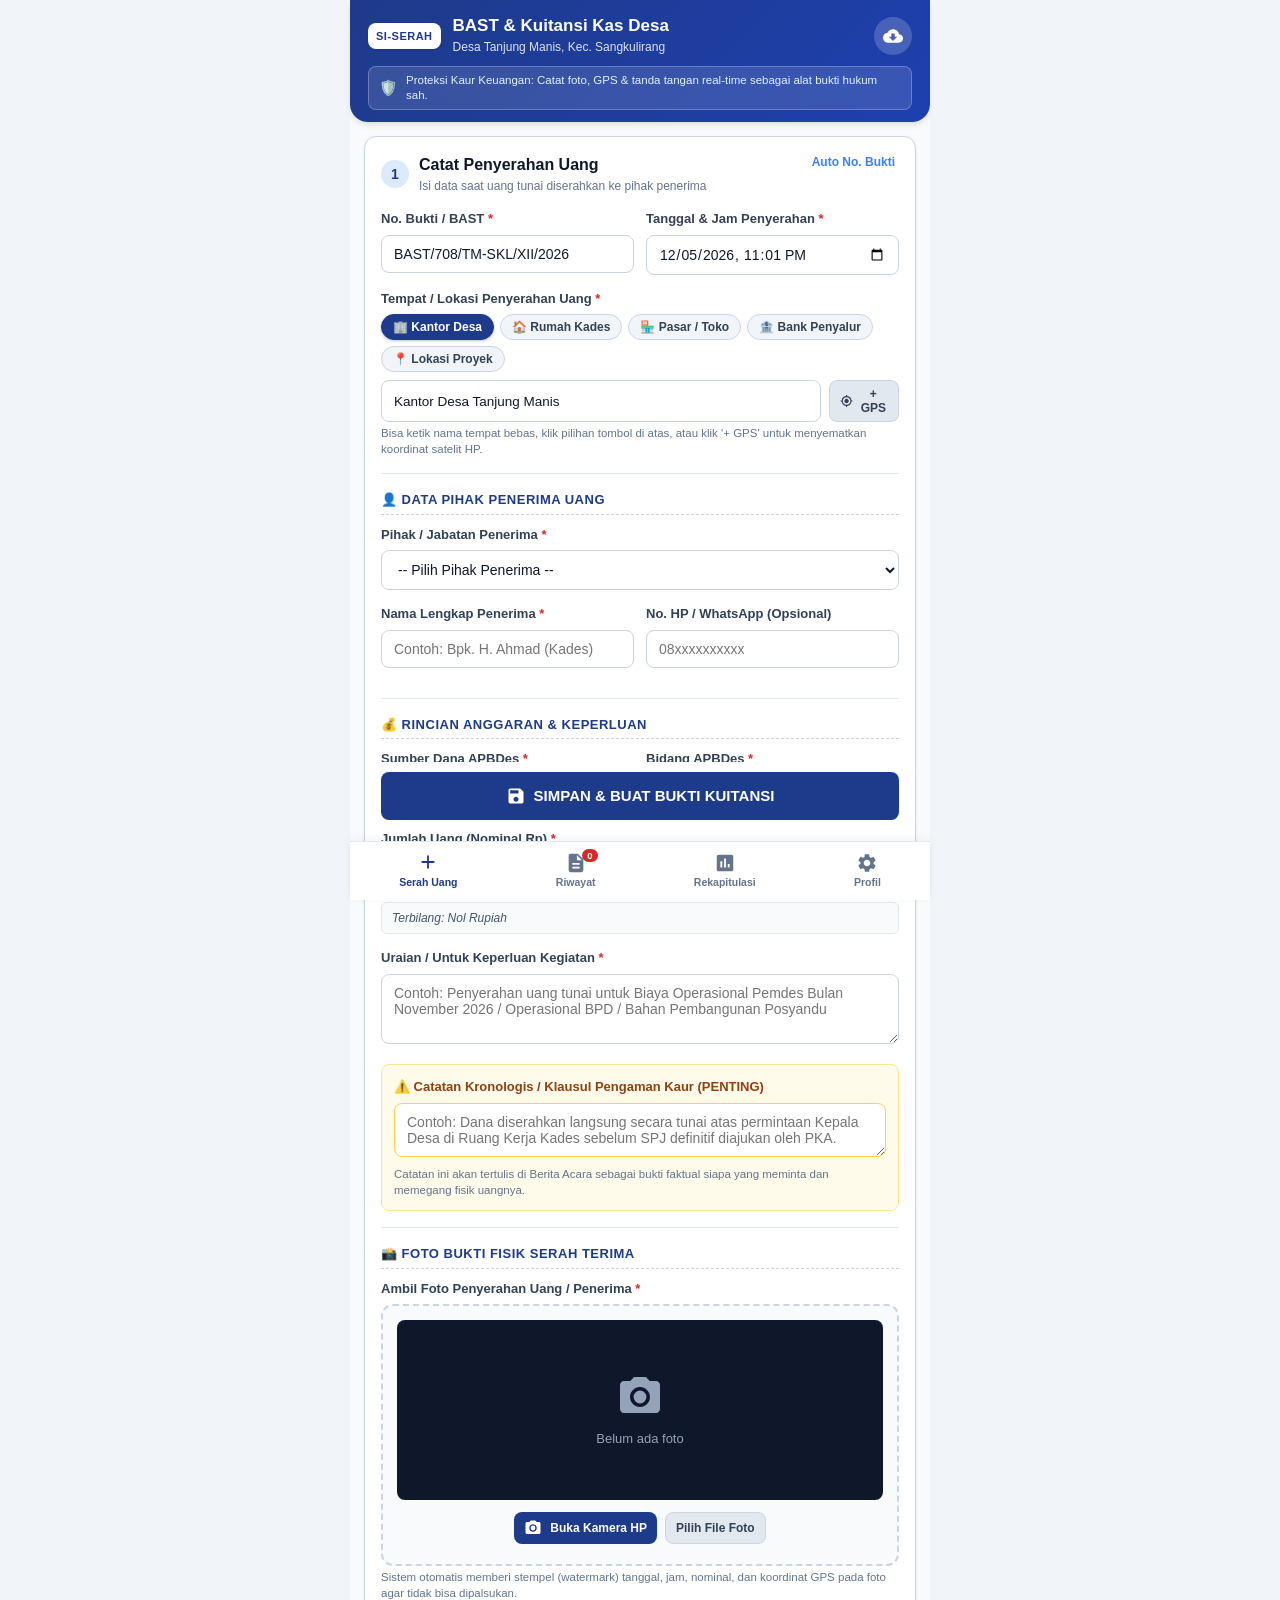
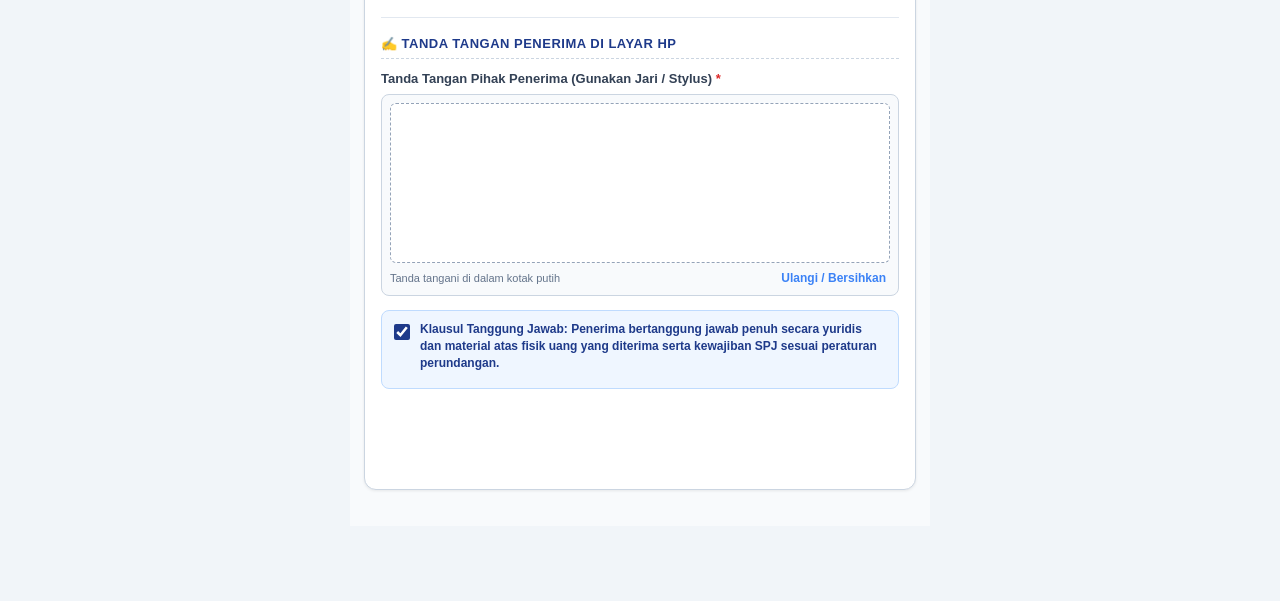
==== commit da08ea6c: "Fix v1.0.3: Jembatan unduh dan buka langsung file Excel & simpan galeri di Android WebView" ====
--- a/index.html
+++ b/index.html
@@ -306,10 +306,14 @@
               <h2 class="card-title">Rekapitulasi Penerima Dana</h2>
               <p class="card-subtitle">Pemetaan total uang yang diambil Kades, BPD, dan PKA</p>
             </div>
-            <div class="header-tools">
-              <button type="button" id="btnExportExcelAudit" class="btn-success-sm" title="Download Buku Catatan & Rekapitulasi Excel Bergaris Lengkap">
+            <div class="header-tools" style="display: flex; gap: 6px; flex-wrap: wrap;">
+              <button type="button" id="btnExportExcelAudit" class="btn-success-sm" title="Buka dan Simpan Buku Rekapitulasi Excel Bergaris Lengkap">
                 <svg viewBox="0 0 24 24" width="16" height="16" fill="currentColor"><path d="M19 9h-4V3H9v6H5l7 7 7-7zM5 18v2h14v-2H5z"/></svg>
-                Unduh Rekap Excel
+                Unduh / Buka Excel
+              </button>
+              <button type="button" id="btnShareExcelAudit" class="btn-secondary btn-sm" title="Bagikan File Excel ke WhatsApp / Google Drive">
+                <svg viewBox="0 0 24 24" width="16" height="16" fill="currentColor"><path d="M18 16.08c-.76 0-1.44.3-1.96.77L8.91 12.7c.05-.23.09-.46.09-.7s-.04-.47-.09-.7l7.05-4.11c.54.5 1.25.81 2.04.81 1.66 0 3-1.34 3-3s-1.34-3-3-3-3 1.34-3 3c0 .24.04.47.09.7L8.04 9.81C7.5 9.31 6.79 9 6 9c-1.66 0-3 1.34-3 3s1.34 3 3 3c.79 0 1.5-.31 2.04-.81l7.12 4.16c-.05.21-.08.43-.08.65 0 1.61 1.31 2.92 2.92 2.92s2.92-1.31 2.92-2.92c0-1.61-1.31-2.92-2.92-2.92z"/></svg>
+                Bagikan Excel
               </button>
             </div>
           </div>
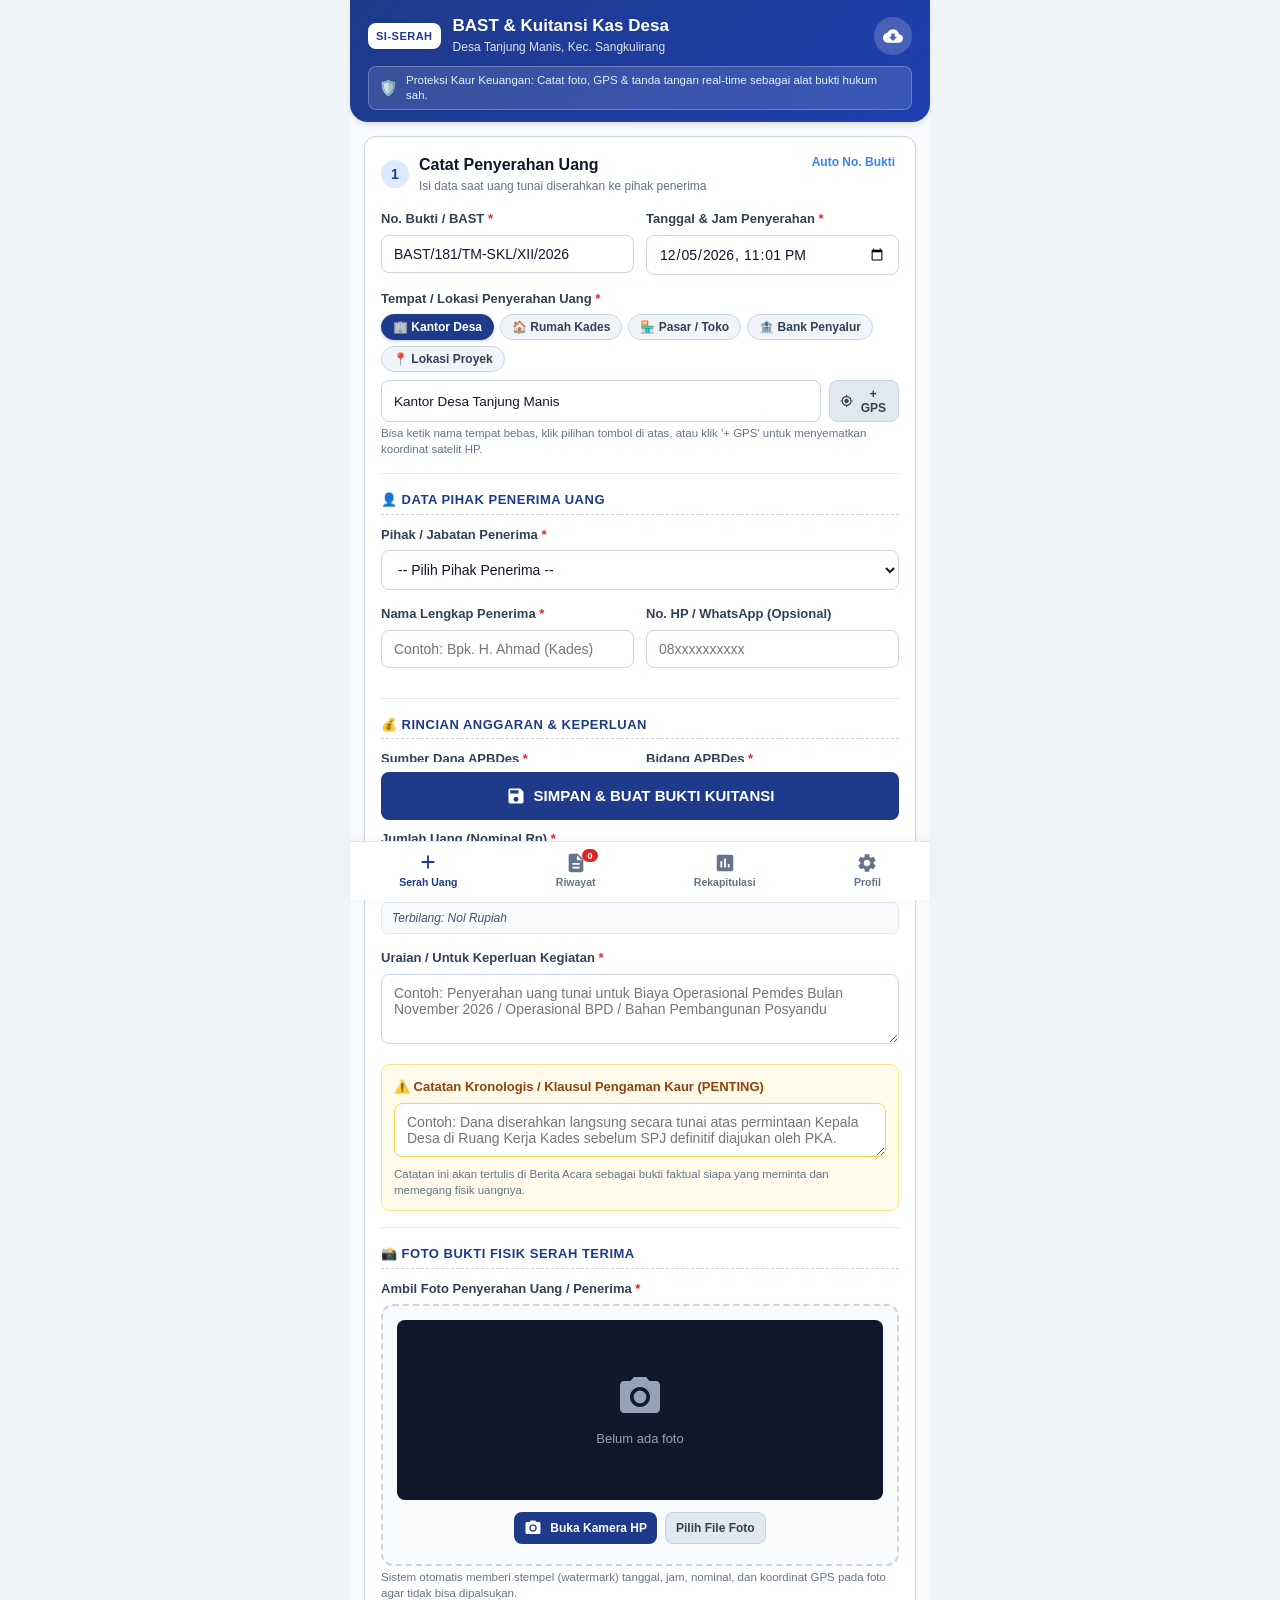
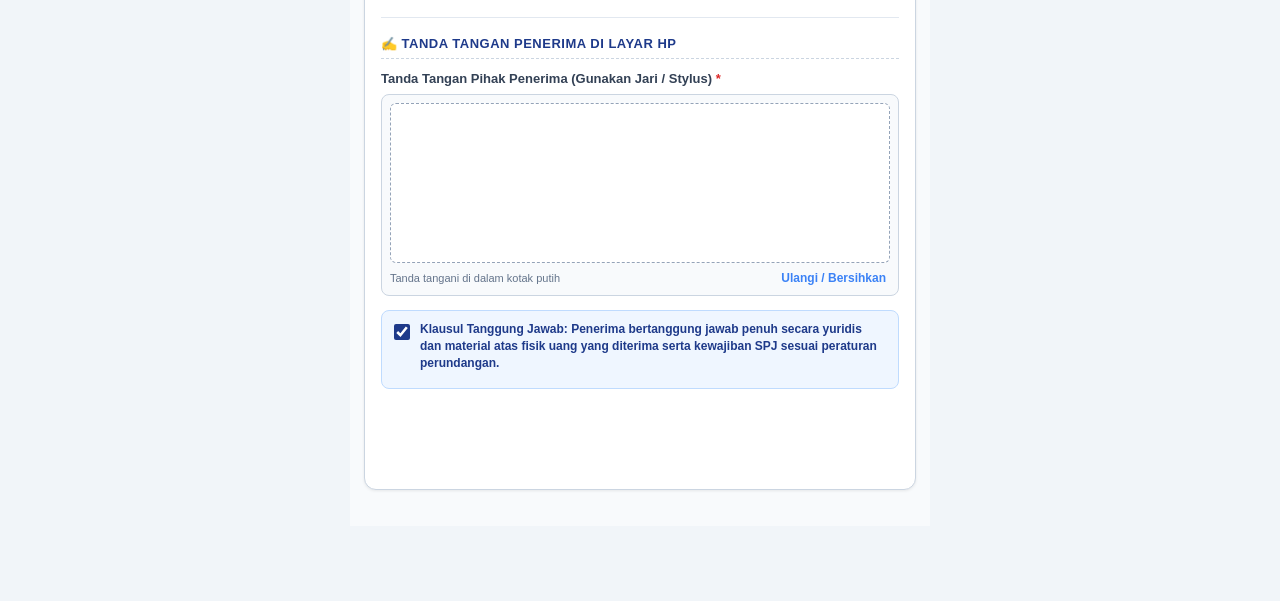
==== commit 137b8f10: "Fix v1.0.4: Ekspor asli OpenXML .xlsx via SheetJS dan pratinjau tabel buku kas di HP" ====
--- a/index.html
+++ b/index.html
@@ -307,13 +307,17 @@
               <p class="card-subtitle">Pemetaan total uang yang diambil Kades, BPD, dan PKA</p>
             </div>
             <div class="header-tools" style="display: flex; gap: 6px; flex-wrap: wrap;">
-              <button type="button" id="btnExportExcelAudit" class="btn-success-sm" title="Buka dan Simpan Buku Rekapitulasi Excel Bergaris Lengkap">
+              <button type="button" id="btnExportExcelAudit" class="btn-success-sm" title="Download Buku Catatan Kas Format Excel Asli (.xlsx)">
                 <svg viewBox="0 0 24 24" width="16" height="16" fill="currentColor"><path d="M19 9h-4V3H9v6H5l7 7 7-7zM5 18v2h14v-2H5z"/></svg>
-                Unduh / Buka Excel
-              </button>
-              <button type="button" id="btnShareExcelAudit" class="btn-secondary btn-sm" title="Bagikan File Excel ke WhatsApp / Google Drive">
+                Unduh Excel (.xlsx)
+              </button>
+              <button type="button" id="btnExportCsvAudit" class="btn-secondary btn-sm" title="Download Versi Ringan CSV (.csv)">
+                <svg viewBox="0 0 24 24" width="16" height="16" fill="currentColor"><path d="M14 2H6c-1.1 0-1.99.9-1.99 2L4 20c0 1.1.89 2 1.99 2H18c1.1 0 2-.9 2-2V8l-6-6zm2 16H8v-2h8v2zm0-4H8v-2h8v2zm-3-5V3.5L18.5 9H13z"/></svg>
+                Unduh CSV
+              </button>
+              <button type="button" id="btnShareExcelAudit" class="btn-primary btn-sm" title="Bagikan File Excel ke WhatsApp / Google Drive">
                 <svg viewBox="0 0 24 24" width="16" height="16" fill="currentColor"><path d="M18 16.08c-.76 0-1.44.3-1.96.77L8.91 12.7c.05-.23.09-.46.09-.7s-.04-.47-.09-.7l7.05-4.11c.54.5 1.25.81 2.04.81 1.66 0 3-1.34 3-3s-1.34-3-3-3-3 1.34-3 3c0 .24.04.47.09.7L8.04 9.81C7.5 9.31 6.79 9 6 9c-1.66 0-3 1.34-3 3s1.34 3 3 3c.79 0 1.5-.31 2.04-.81l7.12 4.16c-.05.21-.08.43-.08.65 0 1.61 1.31 2.92 2.92 2.92s2.92-1.31 2.92-2.92c0-1.61-1.31-2.92-2.92-2.92z"/></svg>
-                Bagikan Excel
+                Bagikan ke WA
               </button>
             </div>
           </div>
@@ -331,6 +335,14 @@
           </div>
           <div id="rekapBySumberContainer" class="rekap-container">
             <!-- Dynamically populated -->
+          </div>
+
+          <div class="section-title mt-4">
+            <span>📋 Pratinjau Tabel Buku Catatan Kas Desa (Tabel Excel)</span>
+          </div>
+          <p class="card-subtitle mb-2">Tabel di bawah ini sama persis dengan isi file Excel (.xlsx) yang Anda unduh:</p>
+          <div id="rekapTableLiveContainer" class="rekap-table-wrapper" style="overflow-x: auto; background: #ffffff; border-radius: 8px; border: 1px solid var(--border-color); padding: 4px;">
+            <!-- Populated dynamically with full HTML table -->
           </div>
         </div>
       </section>
@@ -594,6 +606,7 @@
     <div id="toast" class="toast hidden"></div>
   </div>
 
+  <script src="xlsx.full.min.js"></script>
   <script src="app.js"></script>
 </body>
 </html>
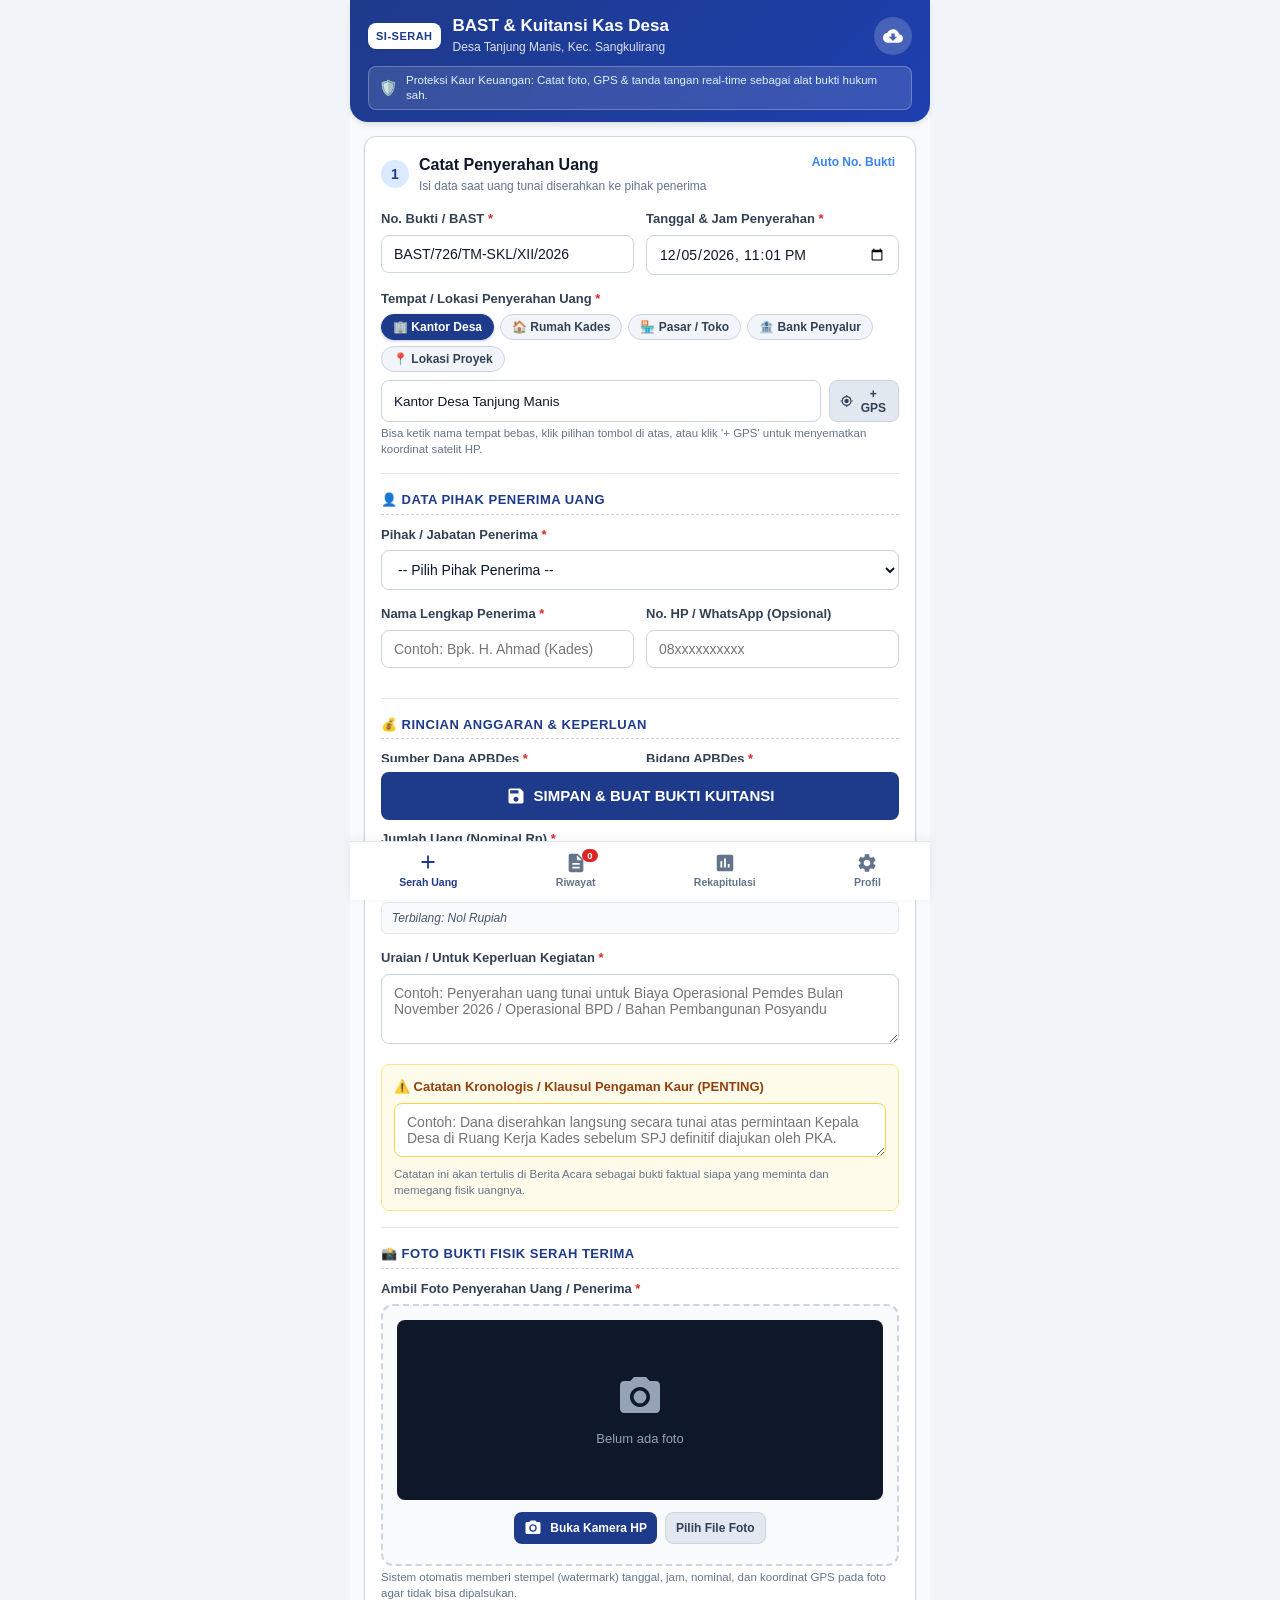
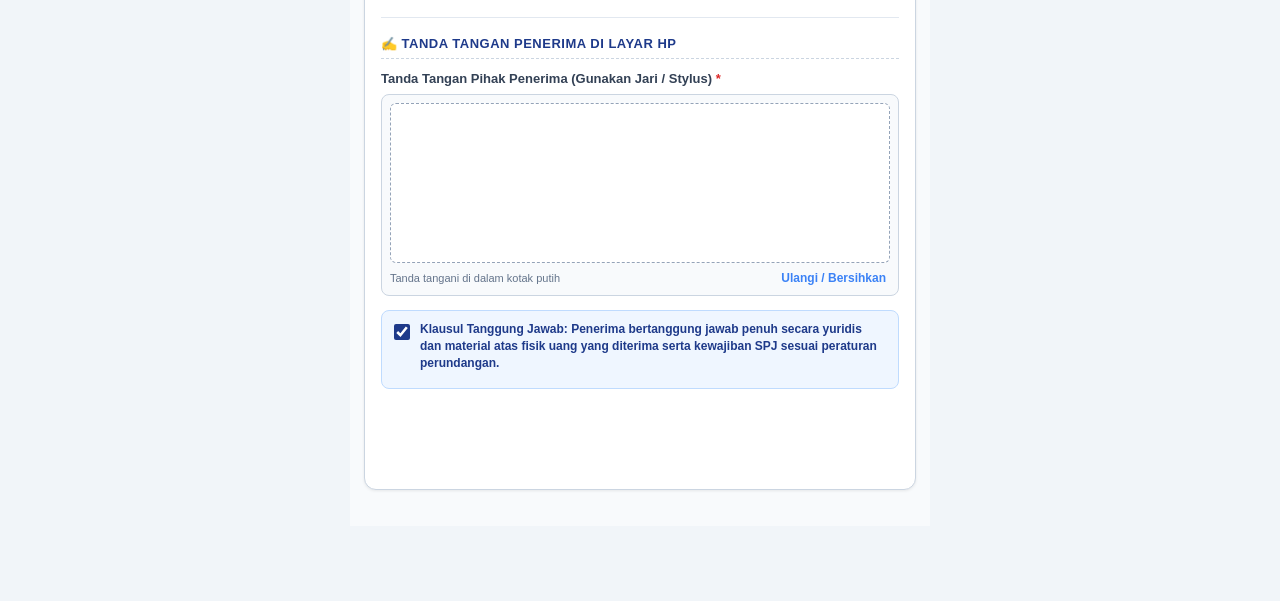
==== commit 261bd68d: "Fix v1.0.5: Format Excel bergaris tabel penuh (all borders) via xlsx-js-style persis pratinjau dan t" ====
--- a/index.html
+++ b/index.html
@@ -311,13 +311,17 @@
                 <svg viewBox="0 0 24 24" width="16" height="16" fill="currentColor"><path d="M19 9h-4V3H9v6H5l7 7 7-7zM5 18v2h14v-2H5z"/></svg>
                 Unduh Excel (.xlsx)
               </button>
+              <button type="button" id="btnShareExcelAudit" class="btn-primary btn-sm" title="Bagikan File Excel ke WhatsApp / Google Drive">
+                <svg viewBox="0 0 24 24" width="16" height="16" fill="currentColor"><path d="M18 16.08c-.76 0-1.44.3-1.96.77L8.91 12.7c.05-.23.09-.46.09-.7s-.04-.47-.09-.7l7.05-4.11c.54.5 1.25.81 2.04.81 1.66 0 3-1.34 3-3s-1.34-3-3-3-3 1.34-3 3c0 .24.04.47.09.7L8.04 9.81C7.5 9.31 6.79 9 6 9c-1.66 0-3 1.34-3 3s1.34 3 3 3c.79 0 1.5-.31 2.04-.81l7.12 4.16c-.05.21-.08.43-.08.65 0 1.61 1.31 2.92 2.92 2.92s2.92-1.31 2.92-2.92c0-1.61-1.31-2.92-2.92-2.92z"/></svg>
+                Bagikan ke WA
+              </button>
+              <button type="button" id="btnPrintRekapPdf" class="btn-secondary btn-sm" title="Cetak atau Simpan Rekapitulasi ke PDF">
+                <svg viewBox="0 0 24 24" width="16" height="16" fill="currentColor"><path d="M19 8H5c-1.66 0-3 1.34-3 3v6h4v4h12v-4h4v-6c0-1.66-1.34-3-3-3zm-3 11H8v-5h8v5zm3-7c-.55 0-1-.45-1-1s.45-1 1-1 1 .45 1 1-.45 1-1 1zm-1-9H6v4h12V3z"/></svg>
+                Cetak PDF Rekap
+              </button>
               <button type="button" id="btnExportCsvAudit" class="btn-secondary btn-sm" title="Download Versi Ringan CSV (.csv)">
                 <svg viewBox="0 0 24 24" width="16" height="16" fill="currentColor"><path d="M14 2H6c-1.1 0-1.99.9-1.99 2L4 20c0 1.1.89 2 1.99 2H18c1.1 0 2-.9 2-2V8l-6-6zm2 16H8v-2h8v2zm0-4H8v-2h8v2zm-3-5V3.5L18.5 9H13z"/></svg>
                 Unduh CSV
-              </button>
-              <button type="button" id="btnShareExcelAudit" class="btn-primary btn-sm" title="Bagikan File Excel ke WhatsApp / Google Drive">
-                <svg viewBox="0 0 24 24" width="16" height="16" fill="currentColor"><path d="M18 16.08c-.76 0-1.44.3-1.96.77L8.91 12.7c.05-.23.09-.46.09-.7s-.04-.47-.09-.7l7.05-4.11c.54.5 1.25.81 2.04.81 1.66 0 3-1.34 3-3s-1.34-3-3-3-3 1.34-3 3c0 .24.04.47.09.7L8.04 9.81C7.5 9.31 6.79 9 6 9c-1.66 0-3 1.34-3 3s1.34 3 3 3c.79 0 1.5-.31 2.04-.81l7.12 4.16c-.05.21-.08.43-.08.65 0 1.61 1.31 2.92 2.92 2.92s2.92-1.31 2.92-2.92c0-1.61-1.31-2.92-2.92-2.92z"/></svg>
-                Bagikan ke WA
               </button>
             </div>
           </div>
